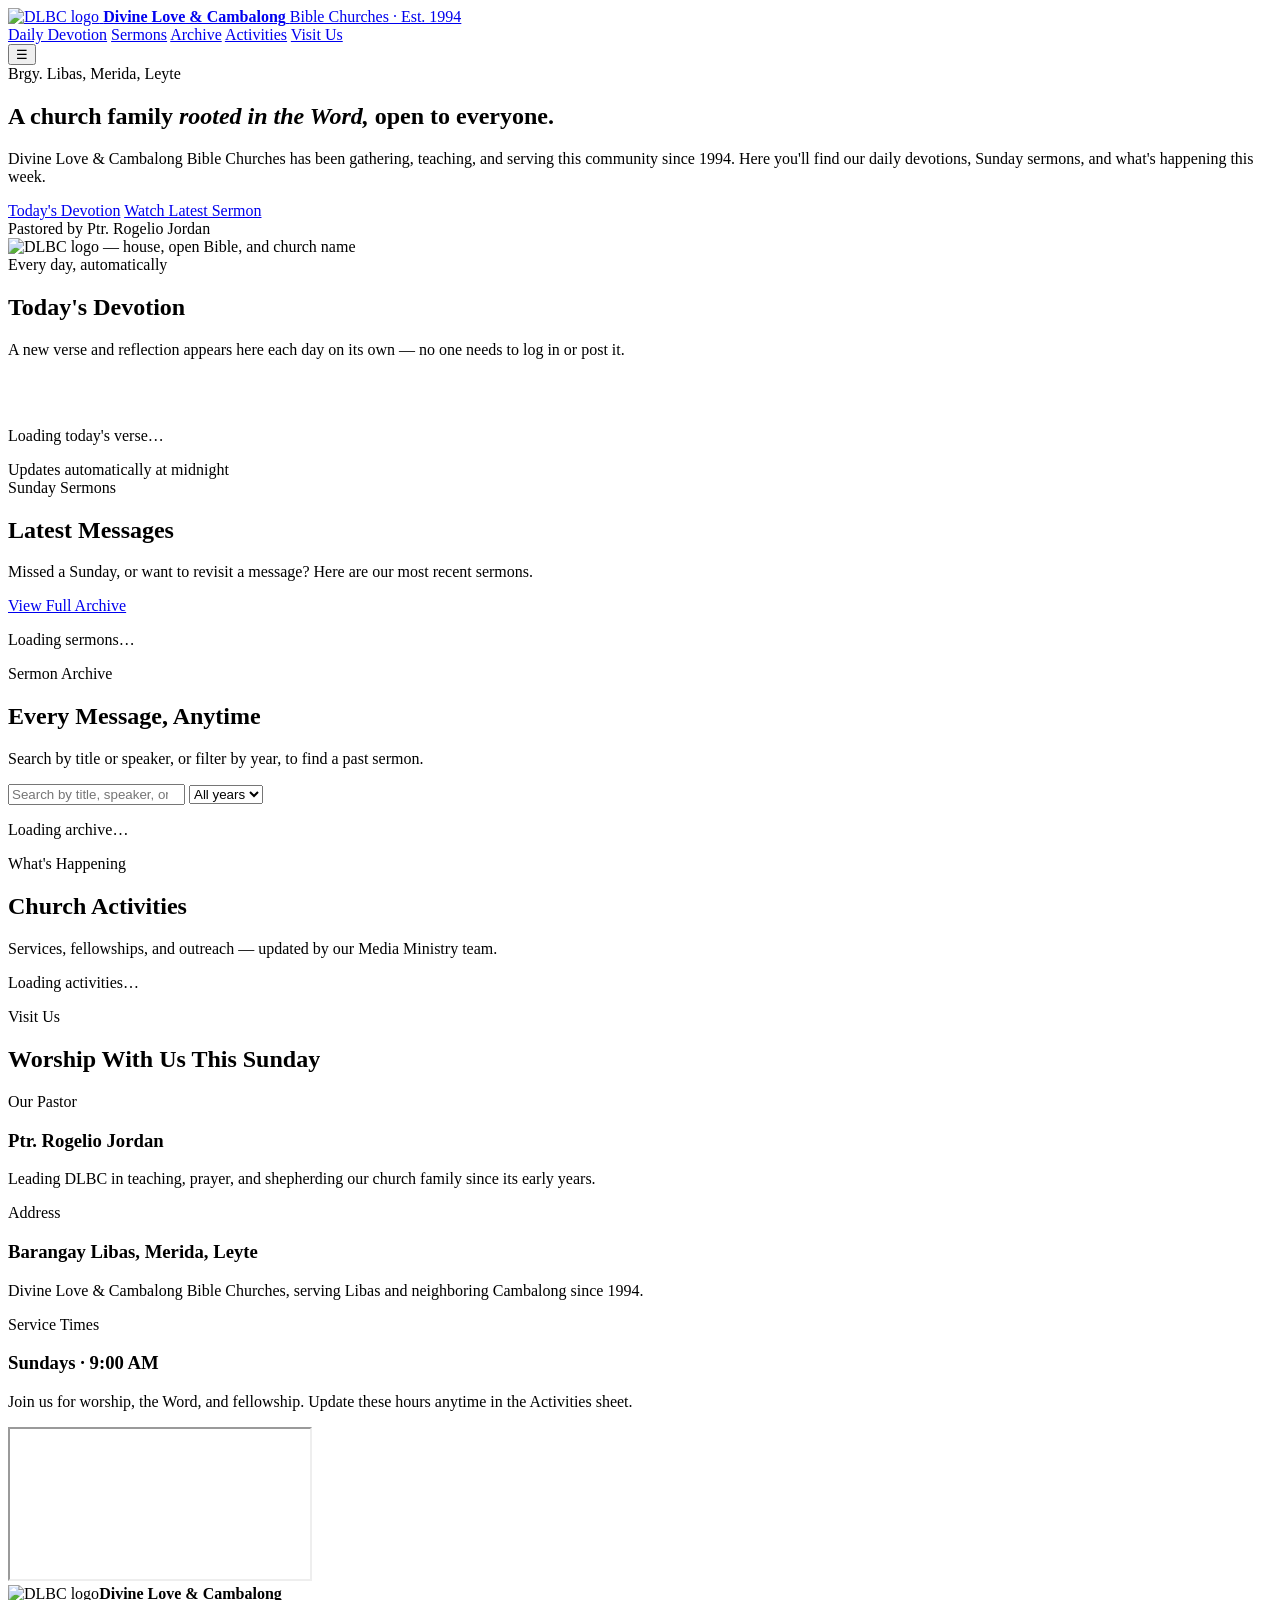
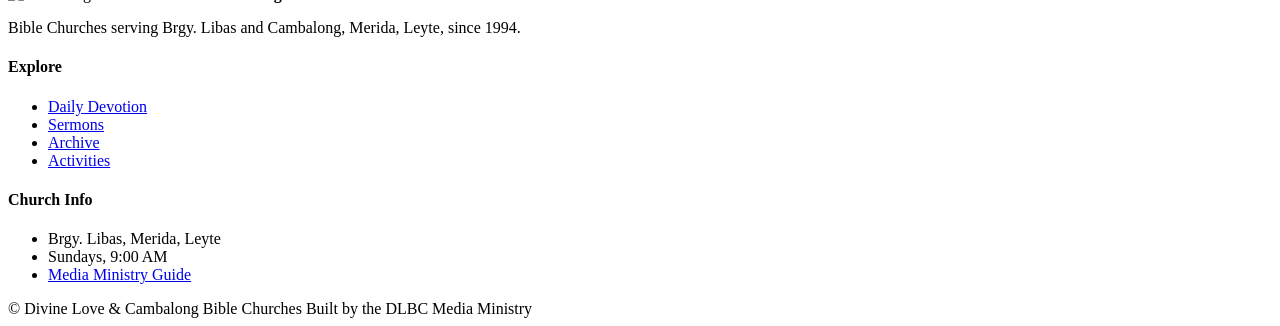
==== index.html @ 1f9f9403 "Add files via upload" ====
<!DOCTYPE html>
<html lang="en">
<head>
<meta charset="UTF-8">
<meta name="viewport" content="width=device-width, initial-scale=1.0">
<title>Divine Love &amp; Cambalong Bible Churches — Brgy. Libas, Merida, Leyte</title>
<meta name="description" content="Official website of Divine Love & Cambalong Bible Churches (DLBC), Brgy. Libas, Merida, Leyte. Daily devotions, Sunday sermons, and church activities.">
<link rel="icon" type="image/png" href="assets/dlbc-logo-256.png">
<link rel="preconnect" href="https://fonts.googleapis.com">
<link rel="preconnect" href="https://fonts.gstatic.com" crossorigin>
<link href="https://fonts.googleapis.com/css2?family=Fraunces:opsz,wght@9..144,500;9..144,600;9..144,700&family=Inter:wght@400;500;600;700&display=swap" rel="stylesheet">
<link rel="stylesheet" href="assets/styles.css">
</head>
<body>

<header class="site-header">
  <div class="container">
    <a class="brand" href="#top">
      <img src="assets/dlbc-logo.png" alt="DLBC logo">
      <span class="brand-text">
        <strong>Divine Love &amp; Cambalong</strong>
        <span>Bible Churches &middot; Est. 1994</span>
      </span>
    </a>
    <nav class="main-nav" id="main-nav">
      <a href="#devotion">Daily Devotion</a>
      <a href="#sermons">Sermons</a>
      <a href="#archive">Archive</a>
      <a href="#activities">Activities</a>
      <a href="#about">Visit Us</a>
    </nav>
    <button class="nav-toggle" id="nav-toggle" aria-label="Toggle menu">&#9776;</button>
  </div>
</header>

<main id="top">

  <!-- HERO -->
  <section class="hero">
    <div class="container">
      <div>
        <div class="eyebrow hero-eyebrow">Brgy. Libas, Merida, Leyte</div>
        <h1>A church family <em>rooted in the Word,</em> open to everyone.</h1>
        <p class="lede">Divine Love &amp; Cambalong Bible Churches has been gathering, teaching, and serving this community since 1994. Here you'll find our daily devotions, Sunday sermons, and what's happening this week.</p>
        <div class="hero-actions">
          <a href="#devotion" class="btn btn-gold">Today's Devotion</a>
          <a href="#sermons" class="btn btn-outline">Watch Latest Sermon</a>
        </div>
        <div class="hero-badge"><span class="dot"></span> Pastored by Ptr. Rogelio Jordan</div>
      </div>
      <div class="hero-mark"><img src="assets/dlbc-logo.png" alt="DLBC logo — house, open Bible, and church name"></div>
    </div>
  </section>

  <!-- DAILY DEVOTION -->
  <section class="section devotion-wrap" id="devotion">
    <div class="container">
      <div class="section-head">
        <div class="eyebrow">Every day, automatically</div>
        <h2>Today's Devotion</h2>
        <p>A new verse and reflection appears here each day on its own — no one needs to log in or post it.</p>
      </div>
      <div class="devotion-card">
        <div class="devotion-date">
          <span class="dow" id="devotion-dow">&nbsp;</span>
          <span class="dom" id="devotion-dom">&nbsp;</span>
          <span class="moy" id="devotion-moy">&nbsp;</span>
        </div>
        <div class="devotion-body">
          <div class="devotion-ref" id="devotion-ref">&nbsp;</div>
          <p class="devotion-verse" id="devotion-verse">Loading today's verse&hellip;</p>
          <p class="devotion-reflection" id="devotion-reflection"></p>
          <div class="devotion-foot"><span class="pulse"></span> Updates automatically at midnight</div>
        </div>
      </div>
    </div>
  </section>

  <!-- SERMONS -->
  <section class="section" id="sermons">
    <div class="container">
      <div class="row-between section-head">
        <div>
          <div class="eyebrow">Sunday Sermons</div>
          <h2>Latest Messages</h2>
          <p>Missed a Sunday, or want to revisit a message? Here are our most recent sermons.</p>
        </div>
        <a href="#archive" class="btn btn-navy">View Full Archive</a>
      </div>
      <div class="grid cols-3" id="sermons-latest">
        <p class="state-msg">Loading sermons&hellip;</p>
      </div>
    </div>
  </section>

  <!-- ARCHIVE -->
  <section class="section archive-wrap" id="archive">
    <div class="container">
      <div class="section-head">
        <div class="eyebrow" style="color:var(--gold-soft)">Sermon Archive</div>
        <h2>Every Message, Anytime</h2>
        <p>Search by title or speaker, or filter by year, to find a past sermon.</p>
      </div>
      <div class="archive-controls">
        <input type="search" id="archive-search" placeholder="Search by title, speaker, or passage&hellip;">
        <select id="archive-year"><option value="">All years</option></select>
      </div>
      <div class="archive-list" id="archive-list">
        <p class="state-msg">Loading archive&hellip;</p>
      </div>
    </div>
  </section>

  <!-- ACTIVITIES -->
  <section class="section" id="activities">
    <div class="container">
      <div class="section-head">
        <div class="eyebrow">What's Happening</div>
        <h2>Church Activities</h2>
        <p>Services, fellowships, and outreach — updated by our Media Ministry team.</p>
      </div>
      <div class="grid cols-3" id="activities-list">
        <p class="state-msg">Loading activities&hellip;</p>
      </div>
    </div>
  </section>

  <!-- ABOUT / VISIT -->
  <section class="section about-wrap" id="about">
    <div class="container">
      <div class="section-head">
        <div class="eyebrow">Visit Us</div>
        <h2>Worship With Us This Sunday</h2>
      </div>
      <div class="grid">
        <div>
          <div class="info-block">
            <div class="label">Our Pastor</div>
            <h3>Ptr. Rogelio Jordan</h3>
            <p>Leading DLBC in teaching, prayer, and shepherding our church family since its early years.</p>
          </div>
          <div class="info-block">
            <div class="label">Address</div>
            <h3>Barangay Libas, Merida, Leyte</h3>
            <p>Divine Love &amp; Cambalong Bible Churches, serving Libas and neighboring Cambalong since 1994.</p>
          </div>
          <div class="info-block">
            <div class="label">Service Times</div>
            <h3>Sundays &middot; 9:00 AM</h3>
            <p>Join us for worship, the Word, and fellowship. Update these hours anytime in the Activities sheet.</p>
          </div>
        </div>
        <div class="map-frame">
          <iframe src="https://www.google.com/maps?q=Barangay+Libas,+Merida,+Leyte,+Philippines&output=embed" loading="lazy" title="Map to Barangay Libas, Merida, Leyte"></iframe>
        </div>
      </div>
    </div>
  </section>

</main>

<footer class="site-footer">
  <div class="container">
    <div>
      <div class="brand-foot"><img src="assets/dlbc-logo.png" alt="DLBC logo"><strong>Divine Love &amp; Cambalong</strong></div>
      <p>Bible Churches serving Brgy. Libas and Cambalong, Merida, Leyte, since 1994.</p>
    </div>
    <div>
      <h4>Explore</h4>
      <ul>
        <li><a href="#devotion">Daily Devotion</a></li>
        <li><a href="#sermons">Sermons</a></li>
        <li><a href="#archive">Archive</a></li>
        <li><a href="#activities">Activities</a></li>
      </ul>
    </div>
    <div>
      <h4>Church Info</h4>
      <ul>
        <li>Brgy. Libas, Merida, Leyte</li>
        <li>Sundays, 9:00 AM</li>
        <li><a href="guide.html">Media Ministry Guide</a></li>
      </ul>
    </div>
  </div>
  <div class="footer-bottom">
    <span>&copy; <span id="year"></span> Divine Love &amp; Cambalong Bible Churches</span>
    <span>Built by the DLBC Media Ministry</span>
  </div>
</footer>

<script src="assets/devotions.js"></script>
<script src="assets/app.js"></script>
</body>
</html>
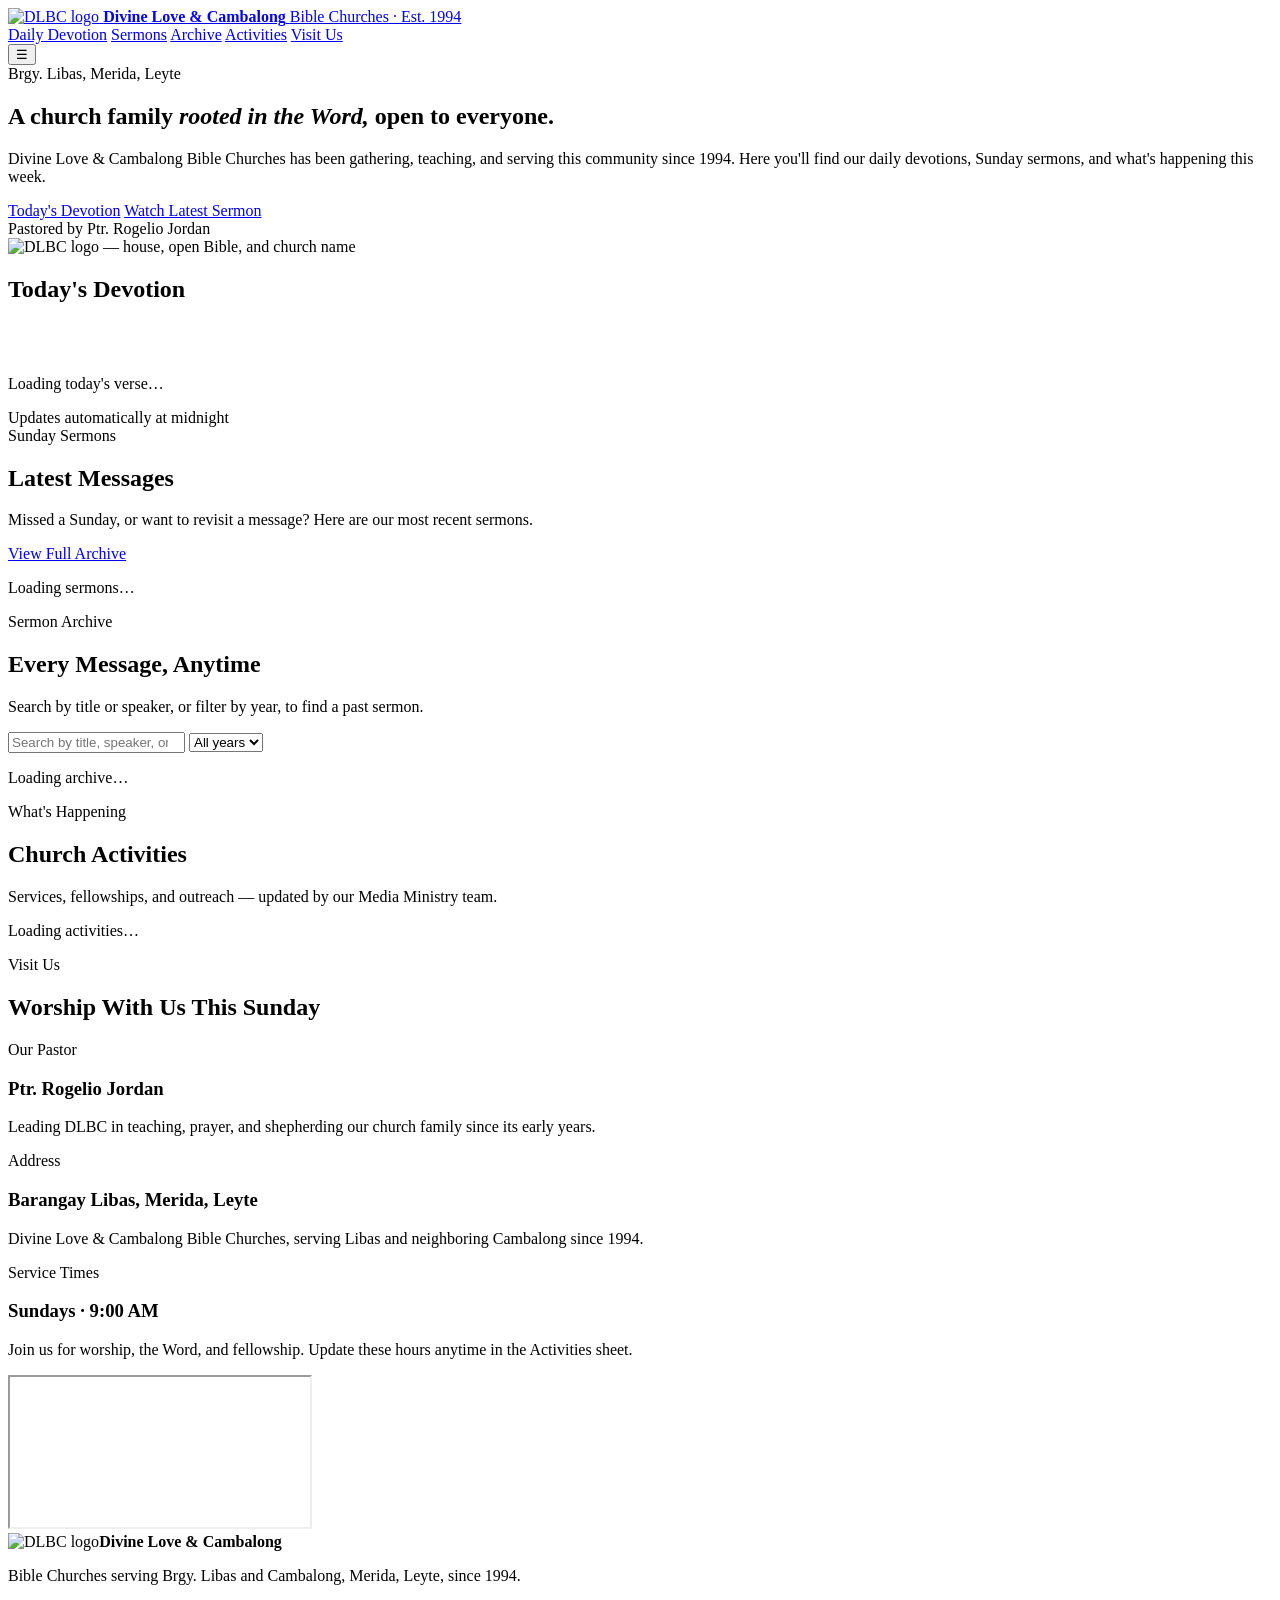
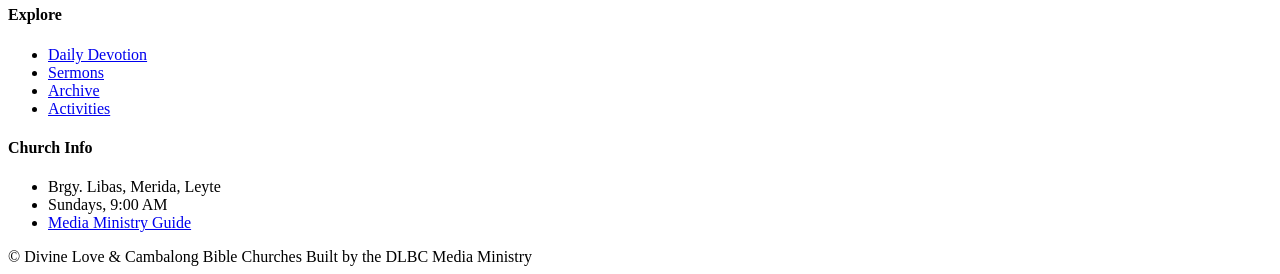
==== commit c91676c8: "Update index.html" ====
--- a/index.html
+++ b/index.html
@@ -56,9 +56,9 @@
   <section class="section devotion-wrap" id="devotion">
     <div class="container">
       <div class="section-head">
-        <div class="eyebrow">Every day, automatically</div>
+        <div class="eyebrow"></div>
         <h2>Today's Devotion</h2>
-        <p>A new verse and reflection appears here each day on its own — no one needs to log in or post it.</p>
+        <p></p>
       </div>
       <div class="devotion-card">
         <div class="devotion-date">
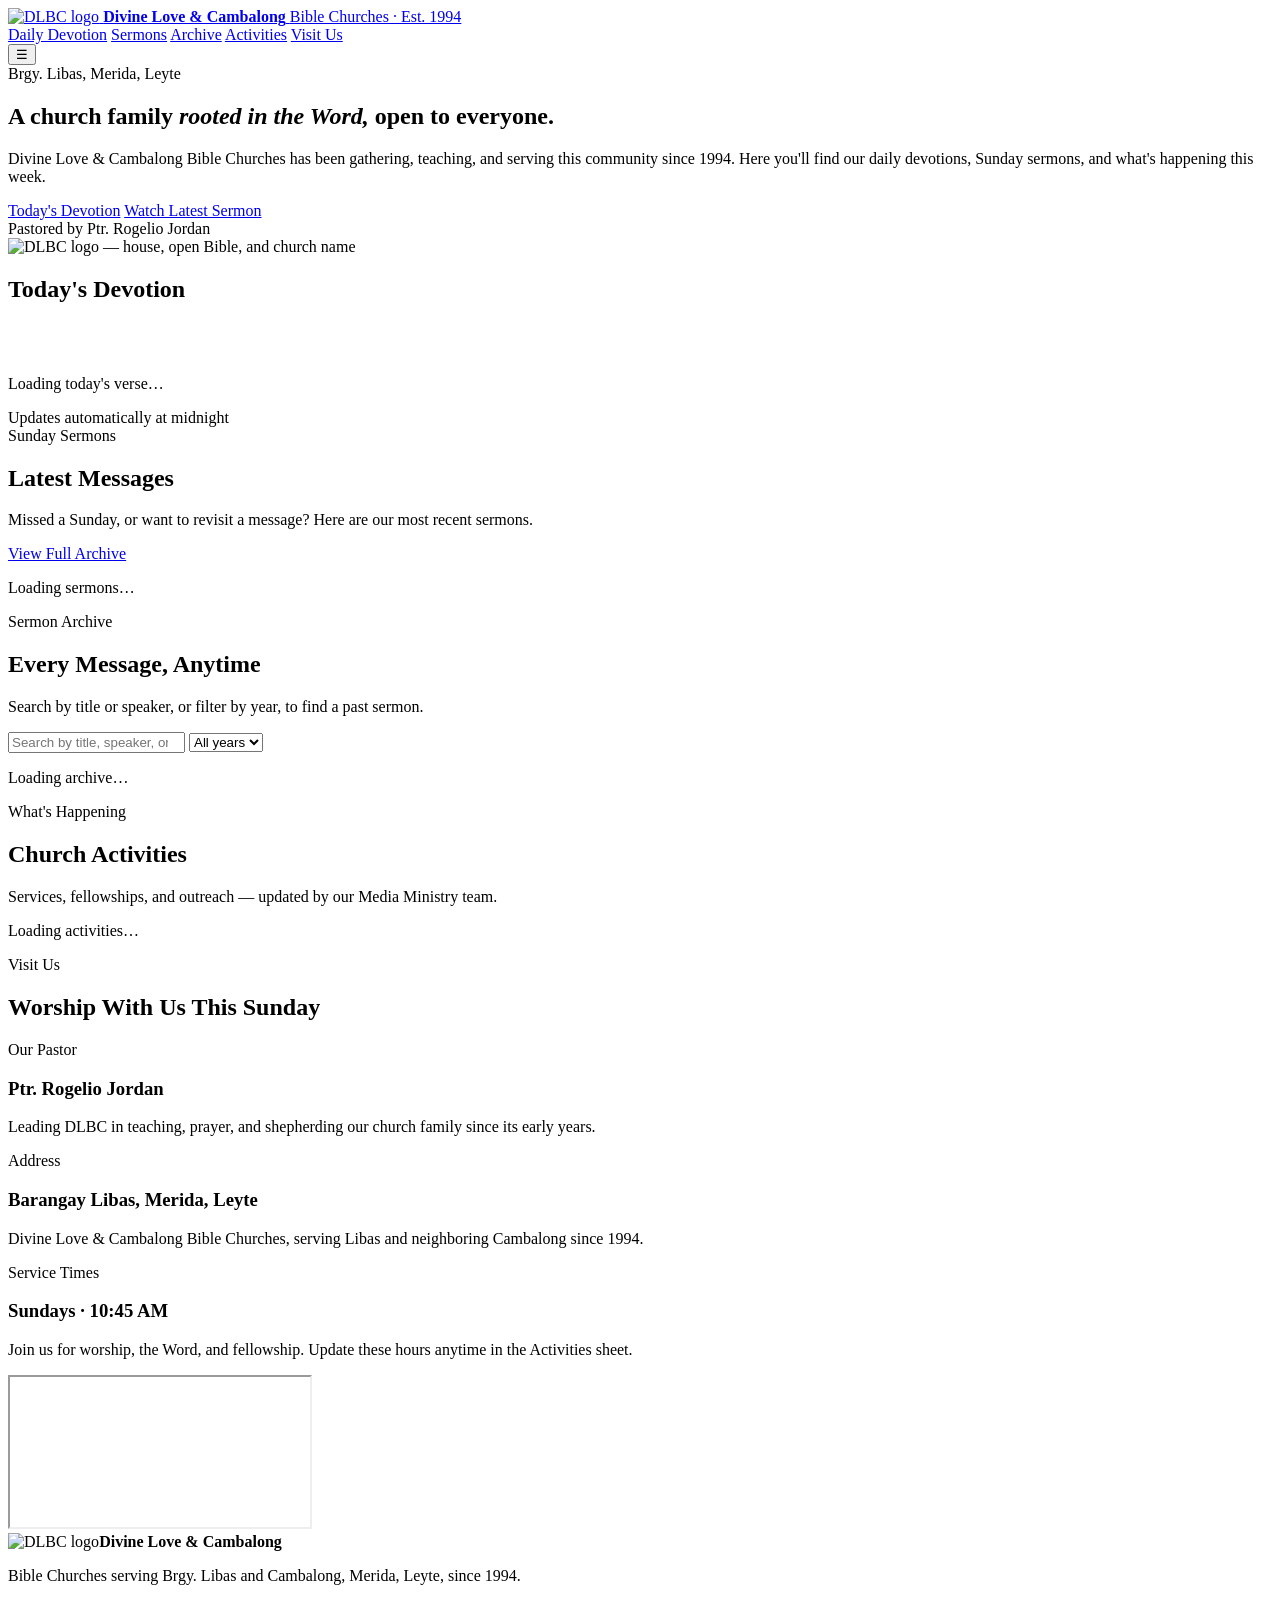
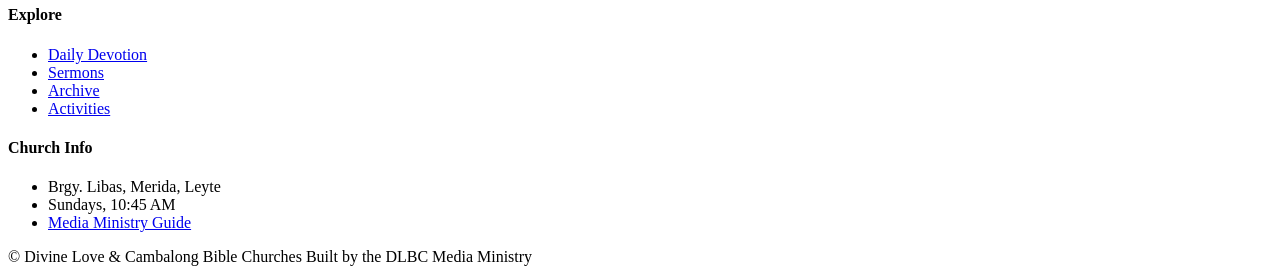
==== commit 0e1b57fc: "Update index.html" ====
--- a/index.html
+++ b/index.html
@@ -146,7 +146,7 @@
           </div>
           <div class="info-block">
             <div class="label">Service Times</div>
-            <h3>Sundays &middot; 9:00 AM</h3>
+            <h3>Sundays &middot; 10:45 AM</h3>
             <p>Join us for worship, the Word, and fellowship. Update these hours anytime in the Activities sheet.</p>
           </div>
         </div>
@@ -178,7 +178,7 @@
       <h4>Church Info</h4>
       <ul>
         <li>Brgy. Libas, Merida, Leyte</li>
-        <li>Sundays, 9:00 AM</li>
+        <li>Sundays, 10:45 AM</li>
         <li><a href="guide.html">Media Ministry Guide</a></li>
       </ul>
     </div>
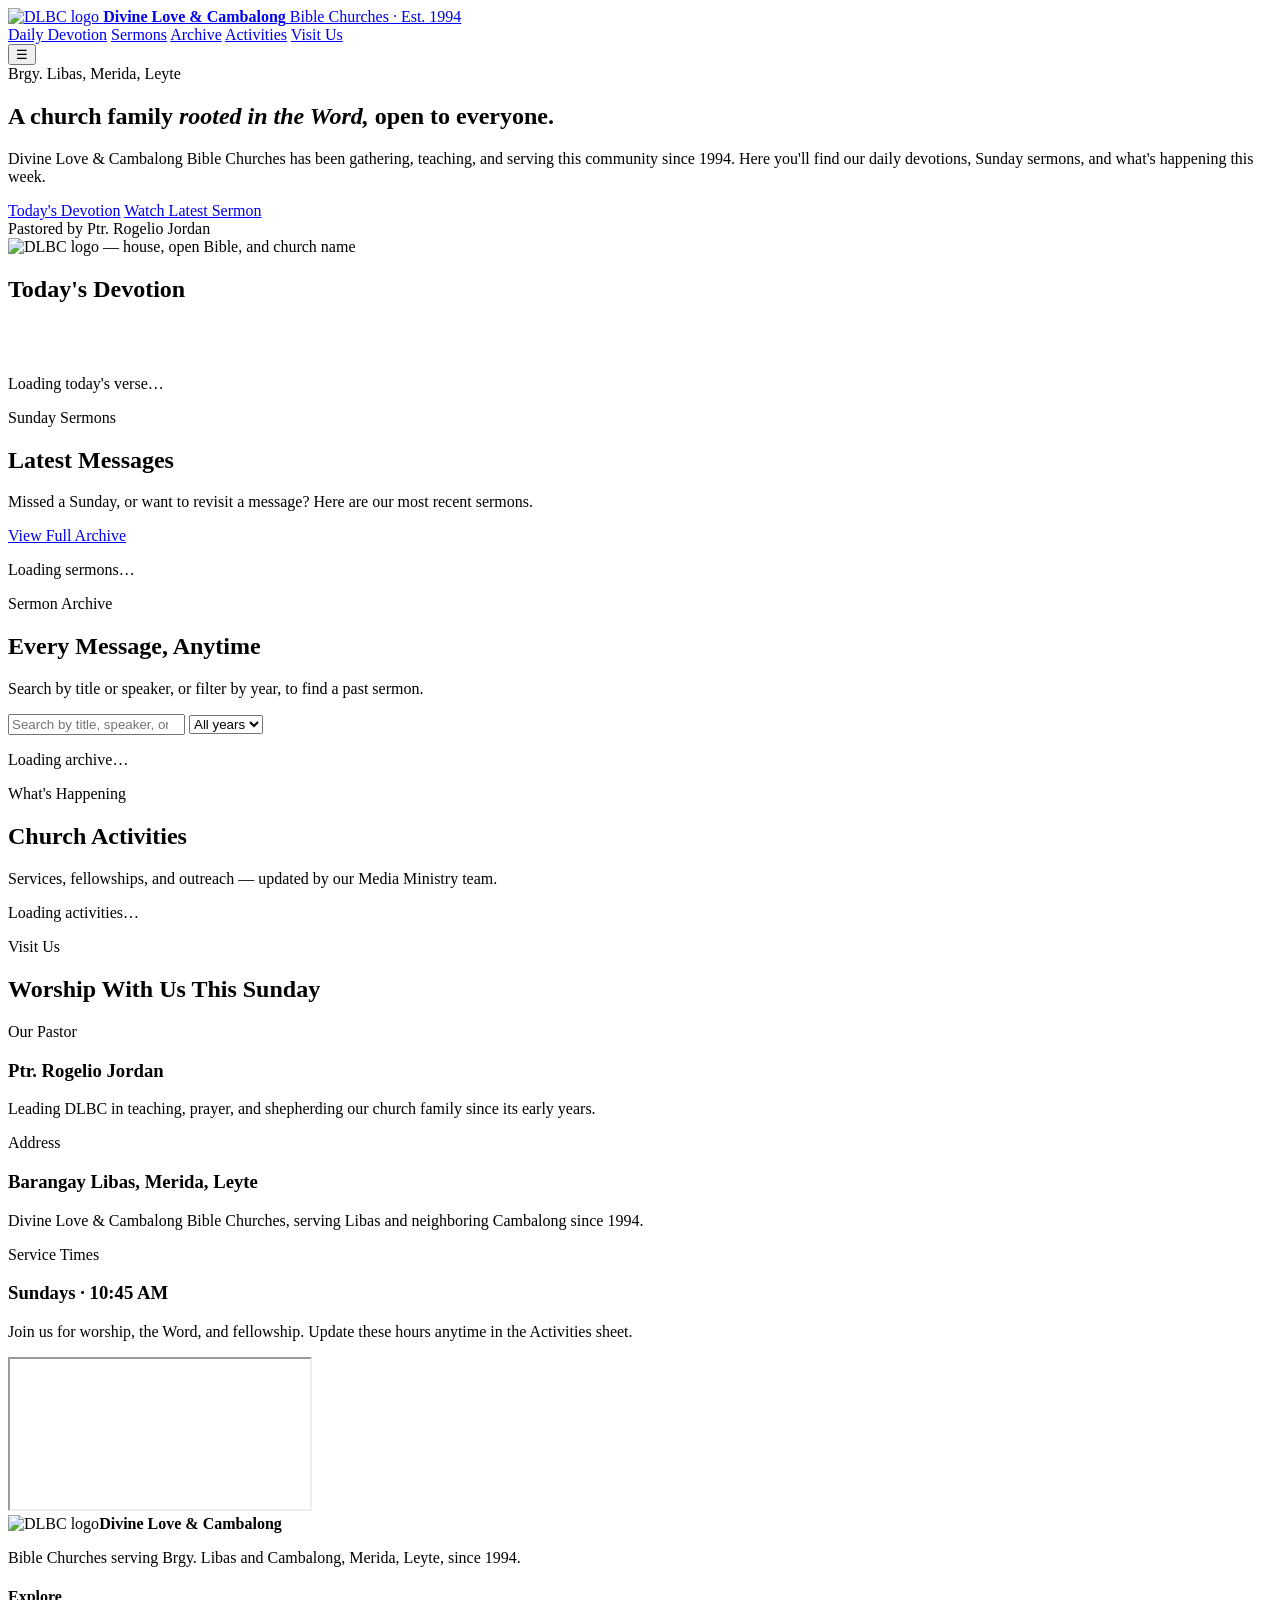
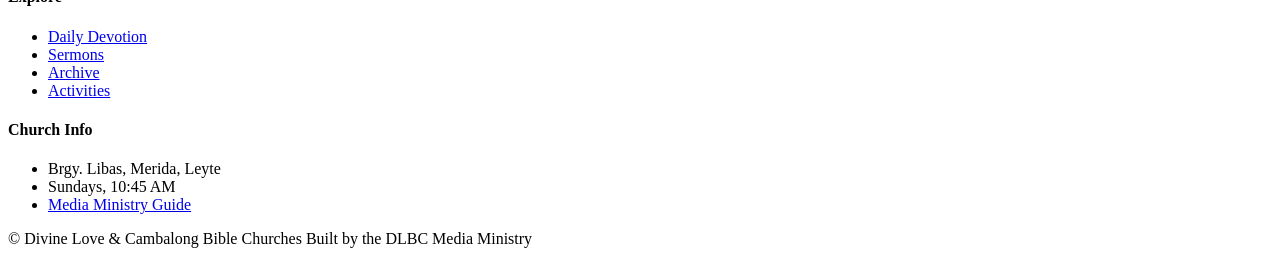
==== commit 5a9c2564: "Update index.html" ====
--- a/index.html
+++ b/index.html
@@ -70,7 +70,7 @@
           <div class="devotion-ref" id="devotion-ref">&nbsp;</div>
           <p class="devotion-verse" id="devotion-verse">Loading today's verse&hellip;</p>
           <p class="devotion-reflection" id="devotion-reflection"></p>
-          <div class="devotion-foot"><span class="pulse"></span> Updates automatically at midnight</div>
+          <div class="devotion-foot"><span class="pulse"></span></div>
         </div>
       </div>
     </div>
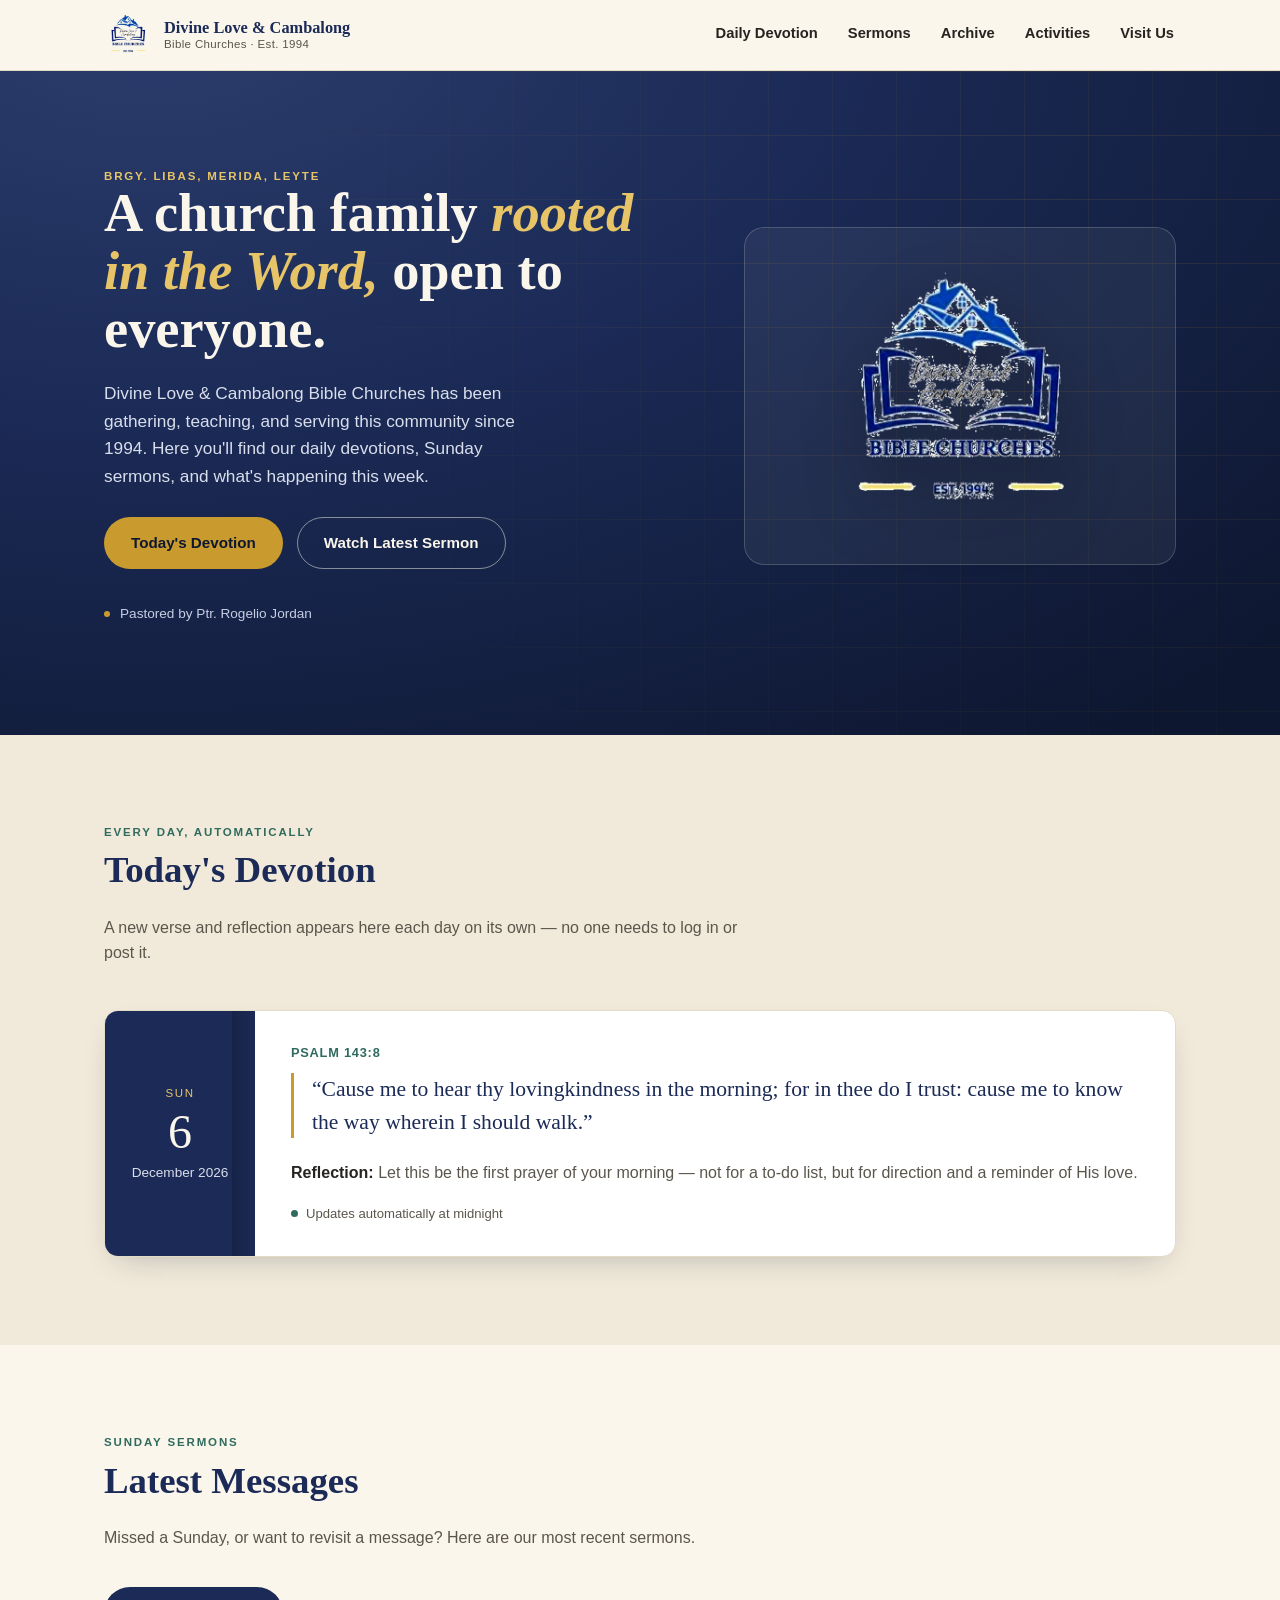
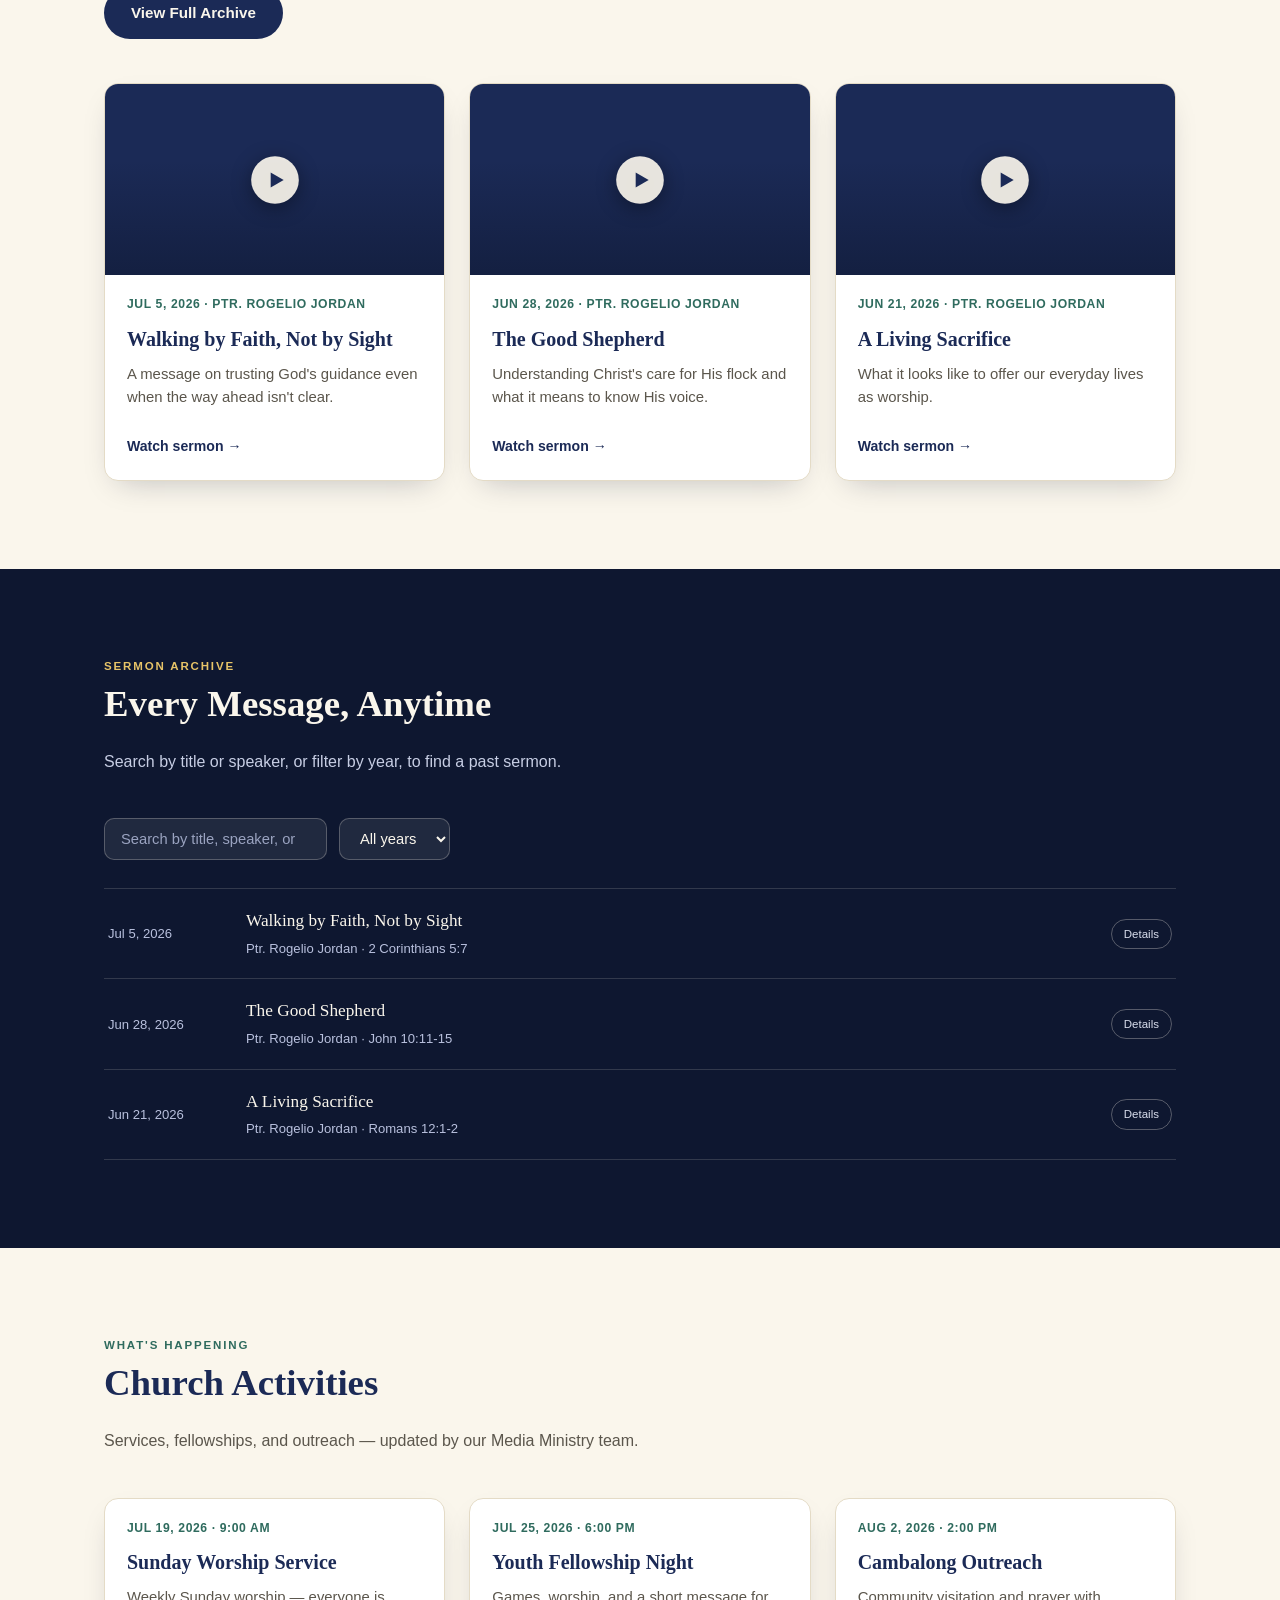
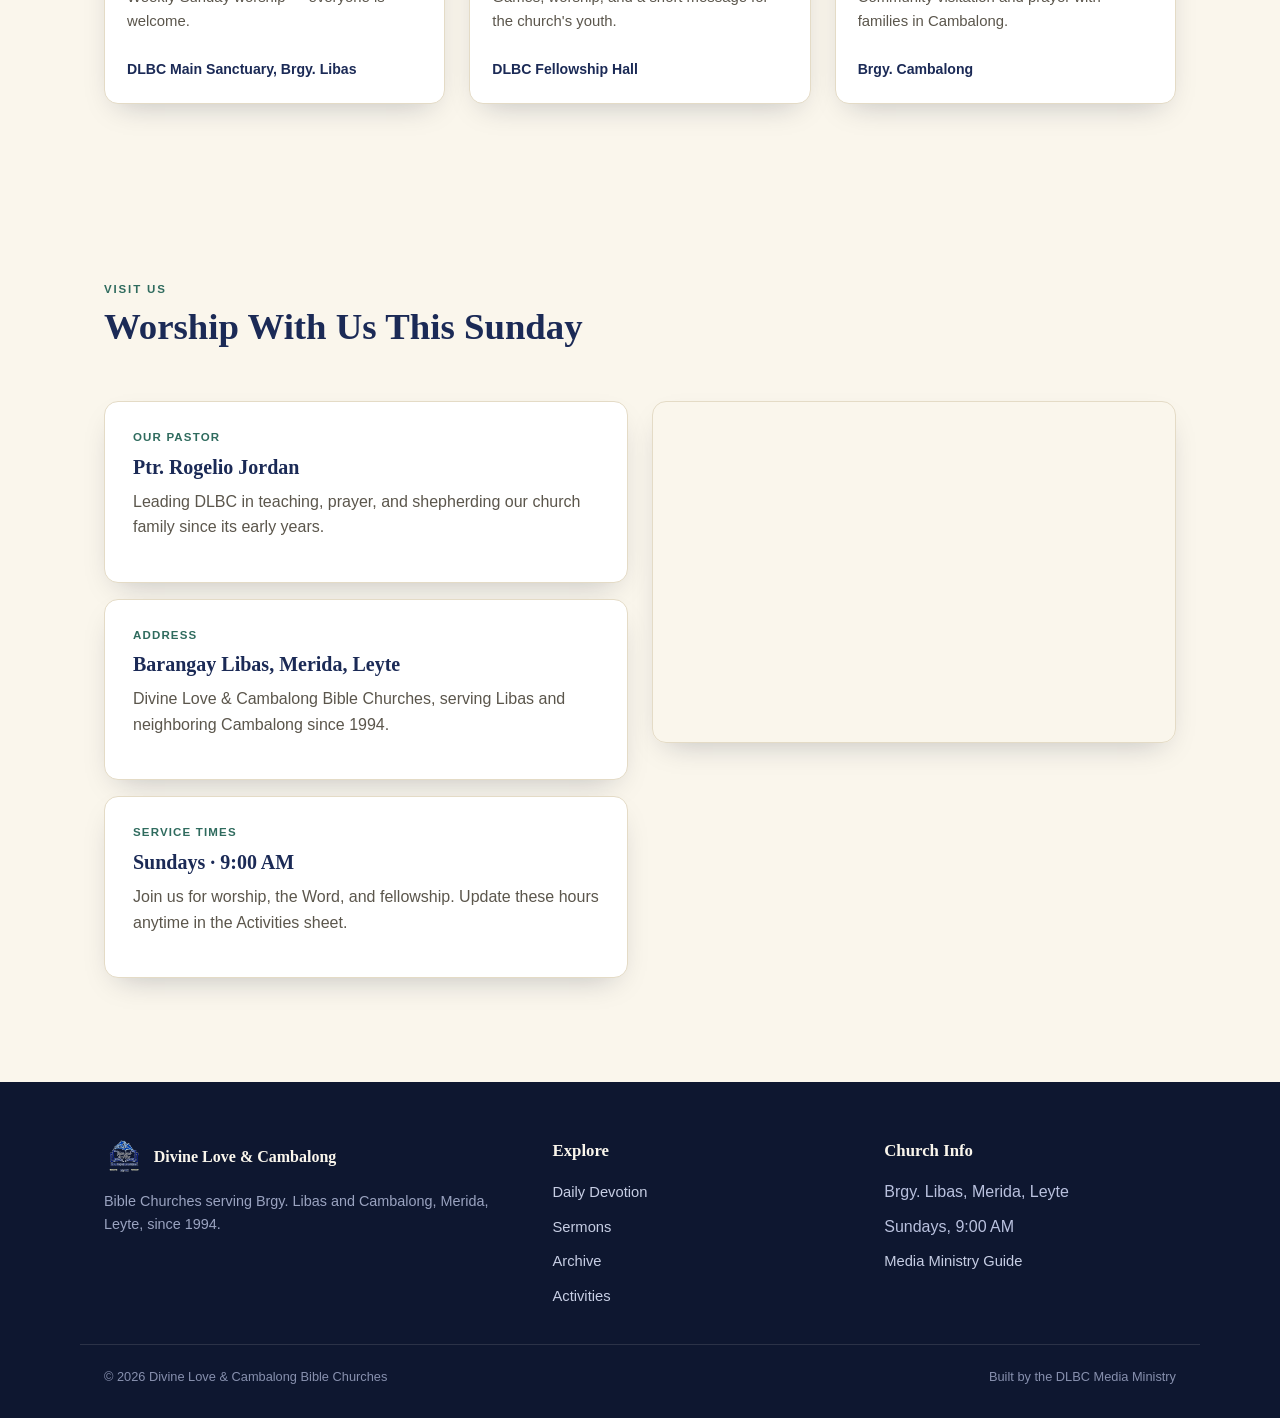
==== commit edd10b06: "Add files via upload" ====
--- a/index.html
+++ b/index.html
@@ -56,9 +56,9 @@
   <section class="section devotion-wrap" id="devotion">
     <div class="container">
       <div class="section-head">
-        <div class="eyebrow"></div>
+        <div class="eyebrow">Every day, automatically</div>
         <h2>Today's Devotion</h2>
-        <p></p>
+        <p>A new verse and reflection appears here each day on its own — no one needs to log in or post it.</p>
       </div>
       <div class="devotion-card">
         <div class="devotion-date">
@@ -70,7 +70,7 @@
           <div class="devotion-ref" id="devotion-ref">&nbsp;</div>
           <p class="devotion-verse" id="devotion-verse">Loading today's verse&hellip;</p>
           <p class="devotion-reflection" id="devotion-reflection"></p>
-          <div class="devotion-foot"><span class="pulse"></span></div>
+          <div class="devotion-foot"><span class="pulse"></span> Updates automatically at midnight</div>
         </div>
       </div>
     </div>
@@ -146,7 +146,7 @@
           </div>
           <div class="info-block">
             <div class="label">Service Times</div>
-            <h3>Sundays &middot; 10:45 AM</h3>
+            <h3>Sundays &middot; 9:00 AM</h3>
             <p>Join us for worship, the Word, and fellowship. Update these hours anytime in the Activities sheet.</p>
           </div>
         </div>
@@ -178,7 +178,7 @@
       <h4>Church Info</h4>
       <ul>
         <li>Brgy. Libas, Merida, Leyte</li>
-        <li>Sundays, 10:45 AM</li>
+        <li>Sundays, 9:00 AM</li>
         <li><a href="guide.html">Media Ministry Guide</a></li>
       </ul>
     </div>
--- a/assets/styles.css
+++ b/assets/styles.css
@@ -0,0 +1,263 @@
+/* ==========================================================================
+   Divine Love & Cambalong Bible Churches — Site Styles
+   Design tokens: navy (identity) + gold (accent) + sea green (place) + paper
+   ========================================================================== */
+
+:root{
+  --navy: #1B2A56;
+  --navy-deep: #0E1730;
+  --navy-soft: #2C3E6E;
+  --gold: #C99A2E;
+  --gold-soft: #E7C468;
+  --sea: #2F6B5E;
+  --sea-soft: #4C8B7C;
+  --paper: #FAF6EC;
+  --paper-dim: #F1EADA;
+  --ink: #262420;
+  --ink-soft: #5B564C;
+  --line: #E4DBC6;
+  --radius: 14px;
+  --shadow: 0 12px 30px -14px rgba(14,23,48,.28);
+  --font-display: "Fraunces", Georgia, serif;
+  --font-body: "Inter", -apple-system, BlinkMacSystemFont, "Segoe UI", sans-serif;
+  --container: 1120px;
+}
+
+*{box-sizing:border-box;}
+html{scroll-behavior:smooth;}
+body{
+  margin:0;
+  font-family:var(--font-body);
+  color:var(--ink);
+  background:var(--paper);
+  line-height:1.6;
+}
+img{max-width:100%;display:block;}
+a{color:inherit;}
+.container{max-width:var(--container);margin:0 auto;padding:0 24px;}
+.eyebrow{
+  font-family:var(--font-body);
+  font-size:.72rem;
+  letter-spacing:.16em;
+  text-transform:uppercase;
+  font-weight:700;
+  color:var(--sea);
+}
+h1,h2,h3{font-family:var(--font-display);font-weight:600;color:var(--navy);margin:0 0 .4em;}
+h1{font-size:clamp(2.2rem,5vw,3.4rem);line-height:1.06;font-weight:600;}
+h2{font-size:clamp(1.7rem,3.4vw,2.3rem);}
+h3{font-size:1.25rem;}
+p{margin:0 0 1em;color:var(--ink-soft);}
+.section{padding:88px 0;}
+.section-head{max-width:640px;margin-bottom:44px;}
+.section-head p{margin-top:12px;}
+:focus-visible{outline:3px solid var(--gold);outline-offset:3px;}
+
+/* Buttons */
+.btn{
+  display:inline-flex;align-items:center;gap:8px;
+  padding:13px 26px;border-radius:999px;
+  font-weight:600;font-size:.95rem;
+  text-decoration:none;border:1.5px solid transparent;
+  cursor:pointer;transition:transform .15s ease, background .15s ease, color .15s ease;
+}
+.btn:hover{transform:translateY(-2px);}
+.btn-gold{background:var(--gold);color:var(--navy-deep);}
+.btn-gold:hover{background:var(--gold-soft);}
+.btn-outline{border-color:rgba(250,246,236,.5);color:var(--paper);}
+.btn-outline:hover{background:rgba(250,246,236,.12);}
+.btn-navy{background:var(--navy);color:var(--paper);}
+.btn-navy:hover{background:var(--navy-soft);}
+
+/* Header */
+.site-header{
+  position:sticky;top:0;z-index:40;
+  background:rgba(250,246,236,.92);backdrop-filter:blur(8px);
+  border-bottom:1px solid var(--line);
+}
+.site-header .container{display:flex;align-items:center;justify-content:space-between;gap:16px;padding-top:12px;padding-bottom:12px;}
+.brand{display:flex;align-items:center;gap:12px;text-decoration:none;}
+.brand img{height:46px;width:auto;}
+.brand-text{line-height:1.15;}
+.brand-text strong{display:block;font-family:var(--font-display);color:var(--navy);font-size:1.02rem;}
+.brand-text span{display:block;font-size:.72rem;color:var(--ink-soft);letter-spacing:.03em;}
+nav.main-nav{display:flex;gap:26px;}
+nav.main-nav a{font-size:.92rem;font-weight:600;text-decoration:none;color:var(--ink);padding:6px 2px;border-bottom:2px solid transparent;}
+nav.main-nav a:hover{border-color:var(--gold);}
+.nav-toggle{display:none;background:none;border:none;font-size:1.6rem;color:var(--navy);cursor:pointer;}
+
+/* Hero */
+.hero{
+  position:relative;overflow:hidden;
+  background:radial-gradient(120% 140% at 12% -10%, var(--navy-soft) 0%, var(--navy) 45%, var(--navy-deep) 100%);
+  color:var(--paper);
+  padding:96px 0 110px;
+}
+.hero::after{
+  content:"";position:absolute;inset:0;
+  background-image:
+    linear-gradient(rgba(201,154,46,.14) 1px, transparent 1px),
+    linear-gradient(90deg, rgba(201,154,46,.08) 1px, transparent 1px);
+  background-size:64px 64px;
+  mask-image:radial-gradient(circle at 80% 20%, black, transparent 70%);
+  pointer-events:none;
+}
+.hero .container{position:relative;display:grid;grid-template-columns:1.15fr .85fr;gap:56px;align-items:center;}
+.hero-eyebrow{color:var(--gold-soft);}
+.hero h1{color:var(--paper);}
+.hero h1 em{font-style:italic;color:var(--gold-soft);}
+.hero p.lede{color:#D9DEEC;font-size:1.08rem;max-width:46ch;}
+.hero-actions{display:flex;gap:14px;flex-wrap:wrap;margin-top:26px;}
+.hero-badge{
+  display:flex;align-items:center;gap:10px;margin-top:34px;
+  font-size:.85rem;color:#C7CEE4;
+}
+.hero-badge .dot{width:6px;height:6px;border-radius:50%;background:var(--gold);}
+.hero-mark{
+  background:rgba(250,246,236,.06);
+  border:1px solid rgba(250,246,236,.18);
+  border-radius:20px;padding:34px;
+  display:flex;align-items:center;justify-content:center;
+}
+.hero-mark img{width:100%;max-width:280px;filter:drop-shadow(0 18px 30px rgba(0,0,0,.35));}
+
+/* Devotion — signature "open book" card */
+.devotion-wrap{background:var(--paper-dim);}
+.devotion-card{
+  position:relative;
+  background:#fff;
+  border-radius:var(--radius);
+  box-shadow:var(--shadow);
+  padding:0;
+  display:grid;grid-template-columns:auto 1fr;
+  overflow:hidden;
+  border:1px solid var(--line);
+}
+.devotion-date{
+  background:var(--navy);color:var(--paper);
+  padding:30px 26px;min-width:150px;
+  display:flex;flex-direction:column;justify-content:center;align-items:center;text-align:center;
+  position:relative;
+}
+.devotion-date .dow{font-size:.72rem;letter-spacing:.14em;text-transform:uppercase;color:var(--gold-soft);}
+.devotion-date .dom{font-family:var(--font-display);font-size:3rem;line-height:1;margin:6px 0;}
+.devotion-date .moy{font-size:.85rem;color:#D9DEEC;}
+.devotion-date::after{
+  content:"";position:absolute;right:-1px;top:0;bottom:0;width:24px;
+  background:linear-gradient(90deg, rgba(0,0,0,.16), transparent);
+}
+.devotion-body{padding:32px 36px;}
+.devotion-ref{color:var(--sea);font-weight:700;font-size:.8rem;letter-spacing:.06em;text-transform:uppercase;margin-bottom:10px;}
+.devotion-verse{
+  font-family:var(--font-display);font-size:1.35rem;line-height:1.5;color:var(--navy);
+  padding-left:18px;border-left:3px solid var(--gold);
+}
+.devotion-reflection{margin-top:18px;color:var(--ink-soft);}
+.devotion-reflection strong{color:var(--ink);}
+.devotion-foot{margin-top:18px;font-size:.82rem;color:var(--ink-soft);display:flex;align-items:center;gap:8px;}
+.devotion-foot .pulse{width:7px;height:7px;border-radius:50%;background:var(--sea);animation:pulse 2s infinite;}
+@keyframes pulse{0%,100%{opacity:1;}50%{opacity:.35;}}
+
+/* Cards grid (sermons / activities) */
+.grid{display:grid;gap:24px;}
+.grid.cols-3{grid-template-columns:repeat(3,1fr);}
+.card{
+  background:#fff;border:1px solid var(--line);border-radius:var(--radius);
+  overflow:hidden;box-shadow:var(--shadow);display:flex;flex-direction:column;
+}
+.card .thumb{
+  aspect-ratio:16/9;background:var(--navy);position:relative;overflow:hidden;
+}
+.card .thumb img{width:100%;height:100%;object-fit:cover;}
+.card .thumb .play{
+  position:absolute;inset:0;display:flex;align-items:center;justify-content:center;
+  background:linear-gradient(180deg, rgba(14,23,48,0) 40%, rgba(14,23,48,.55) 100%);
+}
+.card .thumb .play svg{width:52px;height:52px;filter:drop-shadow(0 4px 10px rgba(0,0,0,.4));}
+.card .body{padding:20px 22px 22px;flex:1;display:flex;flex-direction:column;}
+.card .meta{font-size:.76rem;letter-spacing:.05em;text-transform:uppercase;color:var(--sea);font-weight:700;margin-bottom:8px;}
+.card h3{margin-bottom:8px;}
+.card p{font-size:.93rem;flex:1;}
+.card .link{font-weight:700;font-size:.88rem;color:var(--navy);text-decoration:none;margin-top:10px;}
+.card .link:hover{color:var(--sea);}
+
+/* Sermons section header row */
+.row-between{display:flex;align-items:flex-end;justify-content:space-between;gap:20px;flex-wrap:wrap;}
+
+/* Archive */
+.archive-wrap{background:var(--navy-deep);color:var(--paper);}
+.archive-wrap .section-head h2{color:var(--paper);}
+.archive-wrap .section-head p{color:#C7CEE4;}
+.archive-controls{display:flex;gap:12px;flex-wrap:wrap;margin-bottom:28px;}
+.archive-controls input,.archive-controls select{
+  background:rgba(250,246,236,.08);border:1px solid rgba(250,246,236,.25);
+  color:var(--paper);padding:11px 16px;border-radius:10px;font-size:.92rem;font-family:var(--font-body);
+}
+.archive-controls input::placeholder{color:#9AA3C0;}
+.archive-list{display:flex;flex-direction:column;border-top:1px solid rgba(250,246,236,.15);}
+.archive-row{
+  display:grid;grid-template-columns:120px 1fr auto;gap:18px;align-items:center;
+  padding:18px 4px;border-bottom:1px solid rgba(250,246,236,.15);
+  text-decoration:none;color:var(--paper);
+}
+.archive-row:hover .archive-title{color:var(--gold-soft);}
+.archive-row .archive-date{font-size:.82rem;color:#B9C1DE;}
+.archive-title{font-family:var(--font-display);font-size:1.08rem;}
+.archive-speaker{font-size:.82rem;color:#B9C1DE;}
+.archive-row .chip{
+  font-size:.72rem;border:1px solid rgba(250,246,236,.3);padding:5px 12px;border-radius:999px;color:#D9DEEC;white-space:nowrap;
+}
+.state-msg{color:#C7CEE4;font-size:.92rem;padding:24px 0;}
+.devotion-wrap .state-msg, #sermons-latest .state-msg, #activities-list .state-msg{color:var(--ink-soft);}
+
+/* About / Visit */
+.about-wrap .grid{grid-template-columns:1fr 1fr;align-items:start;}
+.info-block{background:#fff;border:1px solid var(--line);border-radius:var(--radius);padding:26px 28px;margin-bottom:16px;box-shadow:var(--shadow);}
+.info-block h3{margin-bottom:6px;}
+.info-block .label{font-size:.72rem;text-transform:uppercase;letter-spacing:.1em;color:var(--sea);font-weight:700;margin-bottom:4px;}
+.map-frame{border:1px solid var(--line);border-radius:var(--radius);overflow:hidden;box-shadow:var(--shadow);}
+.map-frame iframe{width:100%;height:100%;min-height:340px;border:0;display:block;}
+
+/* Footer */
+.site-footer{background:var(--navy-deep);color:#B9C1DE;padding:56px 0 30px;}
+.site-footer .container{display:grid;grid-template-columns:1.4fr 1fr 1fr;gap:40px;}
+.site-footer h4{color:var(--paper);font-family:var(--font-display);font-weight:600;margin:0 0 14px;font-size:1.05rem;}
+.site-footer .brand-foot{display:flex;align-items:center;gap:10px;margin-bottom:14px;}
+.site-footer .brand-foot img{height:38px;}
+.site-footer .brand-foot strong{color:var(--paper);font-family:var(--font-display);}
+.site-footer p{color:#9AA3C0;font-size:.9rem;}
+.site-footer ul{list-style:none;padding:0;margin:0;display:flex;flex-direction:column;gap:9px;}
+.site-footer a{text-decoration:none;color:#C7CEE4;font-size:.92rem;}
+.site-footer a:hover{color:var(--gold-soft);}
+.footer-bottom{
+  max-width:var(--container);margin:36px auto 0;padding:22px 24px 0;
+  border-top:1px solid rgba(250,246,236,.12);
+  display:flex;justify-content:space-between;flex-wrap:wrap;gap:10px;
+  font-size:.8rem;color:#8790AE;
+}
+
+/* Responsive */
+@media (max-width:920px){
+  .hero .container{grid-template-columns:1fr;}
+  .hero-mark{order:-1;max-width:220px;margin:0 auto;}
+  .grid.cols-3{grid-template-columns:repeat(2,1fr);}
+  .about-wrap .grid{grid-template-columns:1fr;}
+  .site-footer .container{grid-template-columns:1fr 1fr;}
+}
+@media (max-width:720px){
+  nav.main-nav{
+    position:absolute;top:100%;left:0;right:0;background:var(--paper);
+    flex-direction:column;padding:14px 24px 20px;border-bottom:1px solid var(--line);
+    display:none;gap:4px;
+  }
+  nav.main-nav.open{display:flex;}
+  .nav-toggle{display:block;}
+  .grid.cols-3{grid-template-columns:1fr;}
+  .devotion-card{grid-template-columns:1fr;}
+  .devotion-date{flex-direction:row;gap:10px;justify-content:center;padding:16px;}
+  .devotion-date .dom{font-size:1.8rem;margin:0;}
+  .devotion-date::after{display:none;}
+  .archive-row{grid-template-columns:1fr;gap:4px;}
+  .site-footer .container{grid-template-columns:1fr;}
+  .section{padding:60px 0;}
+}
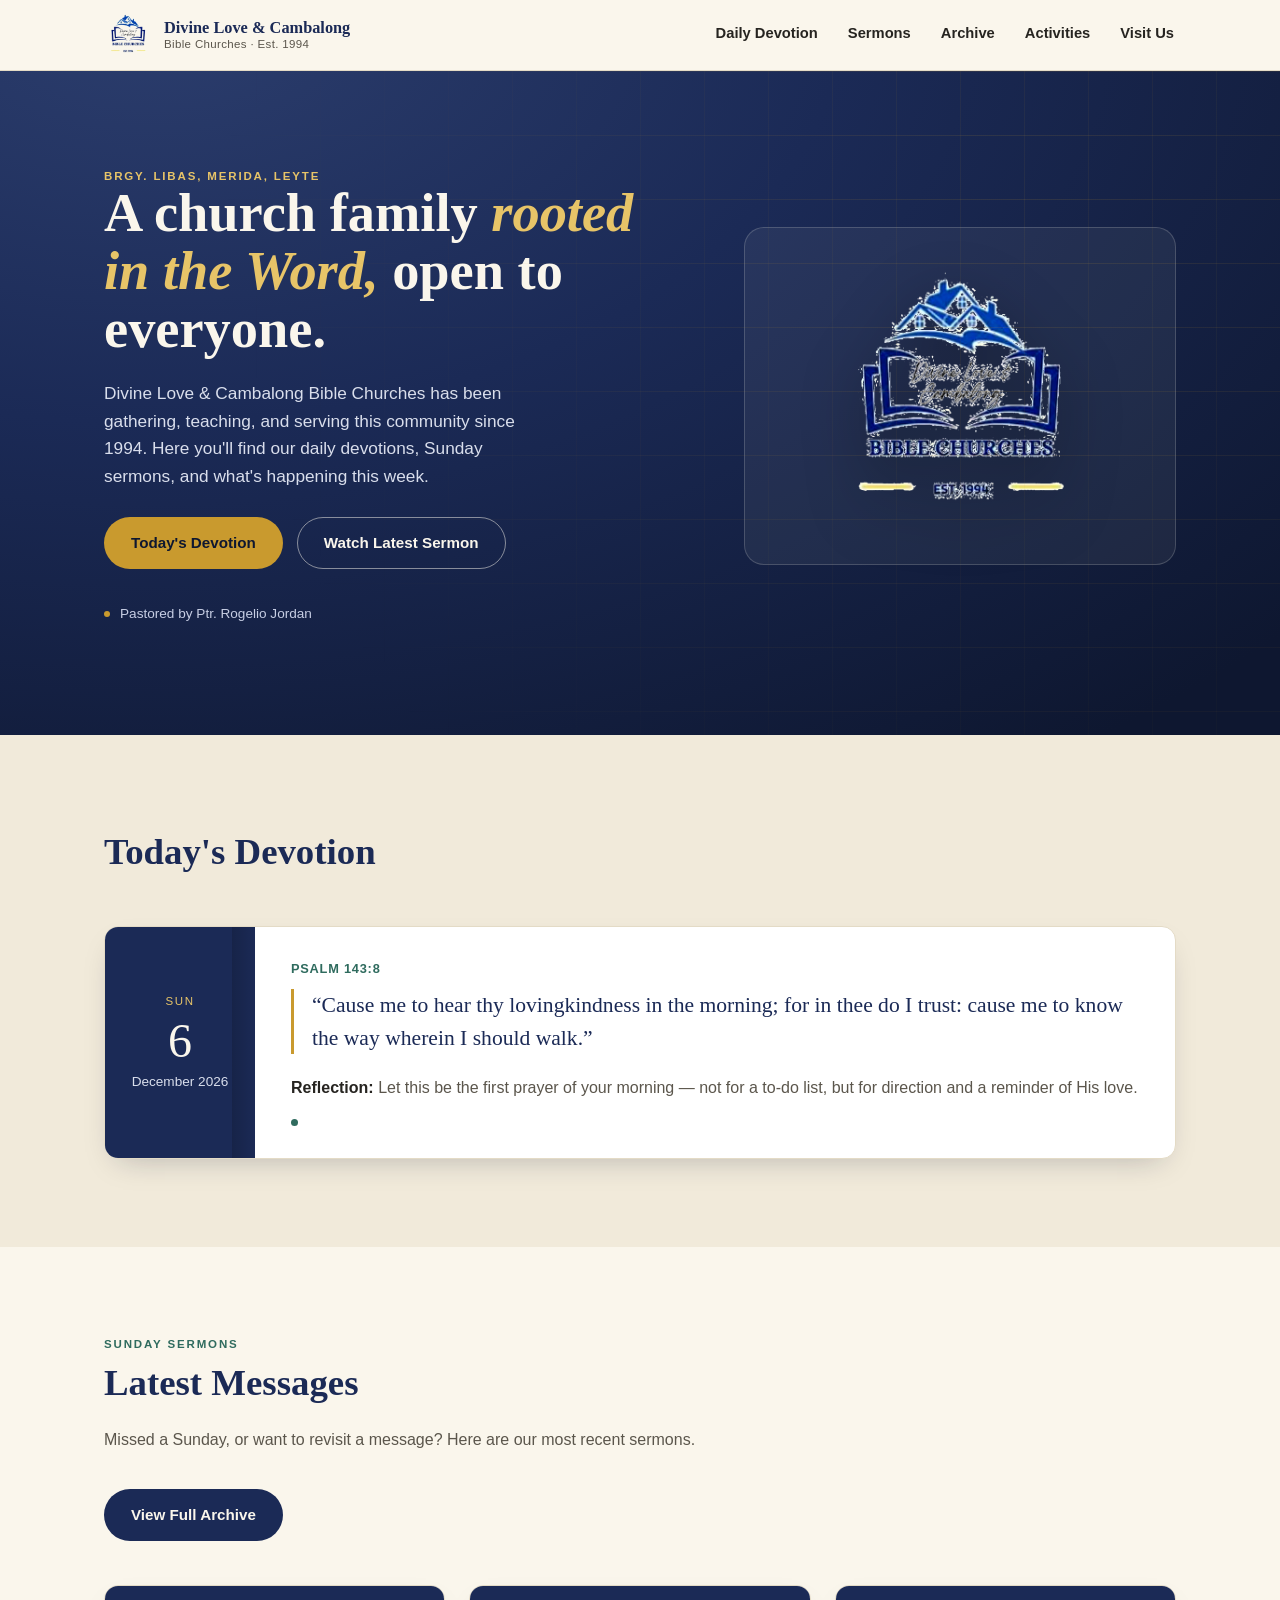
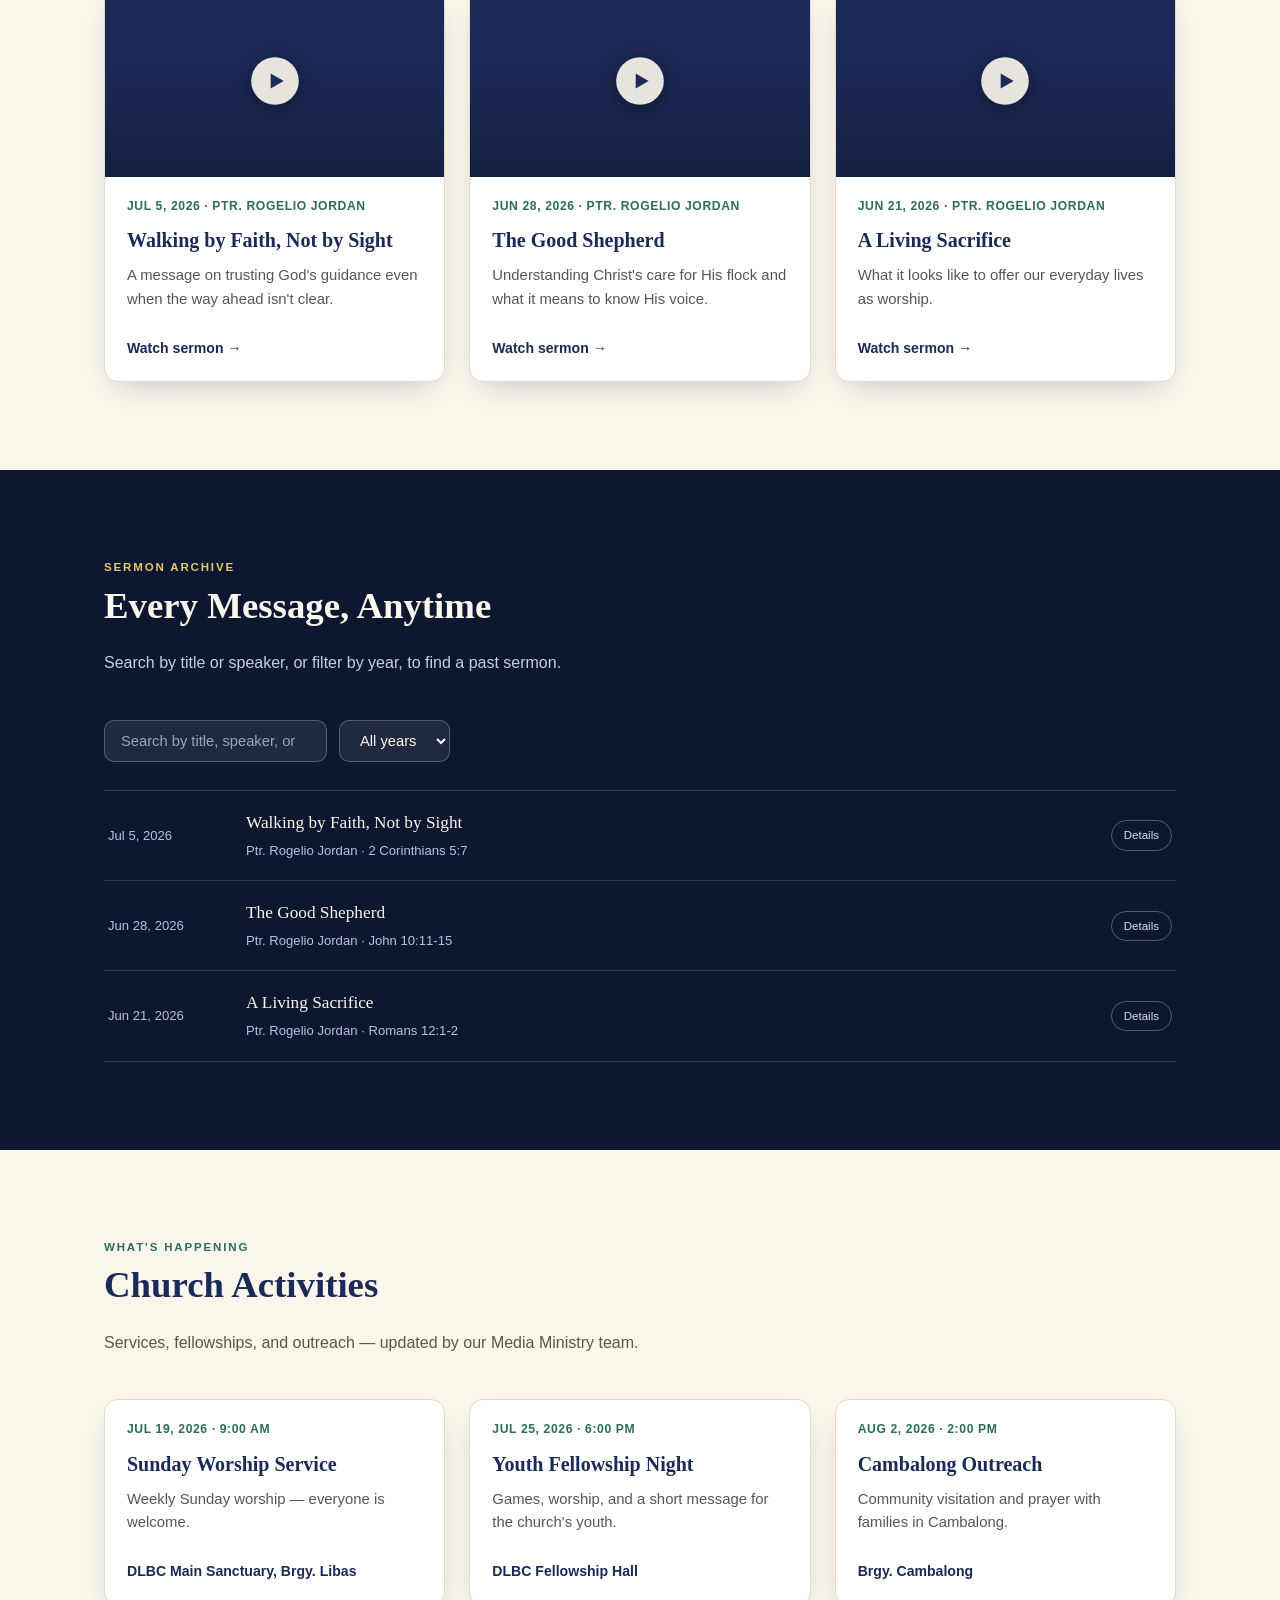
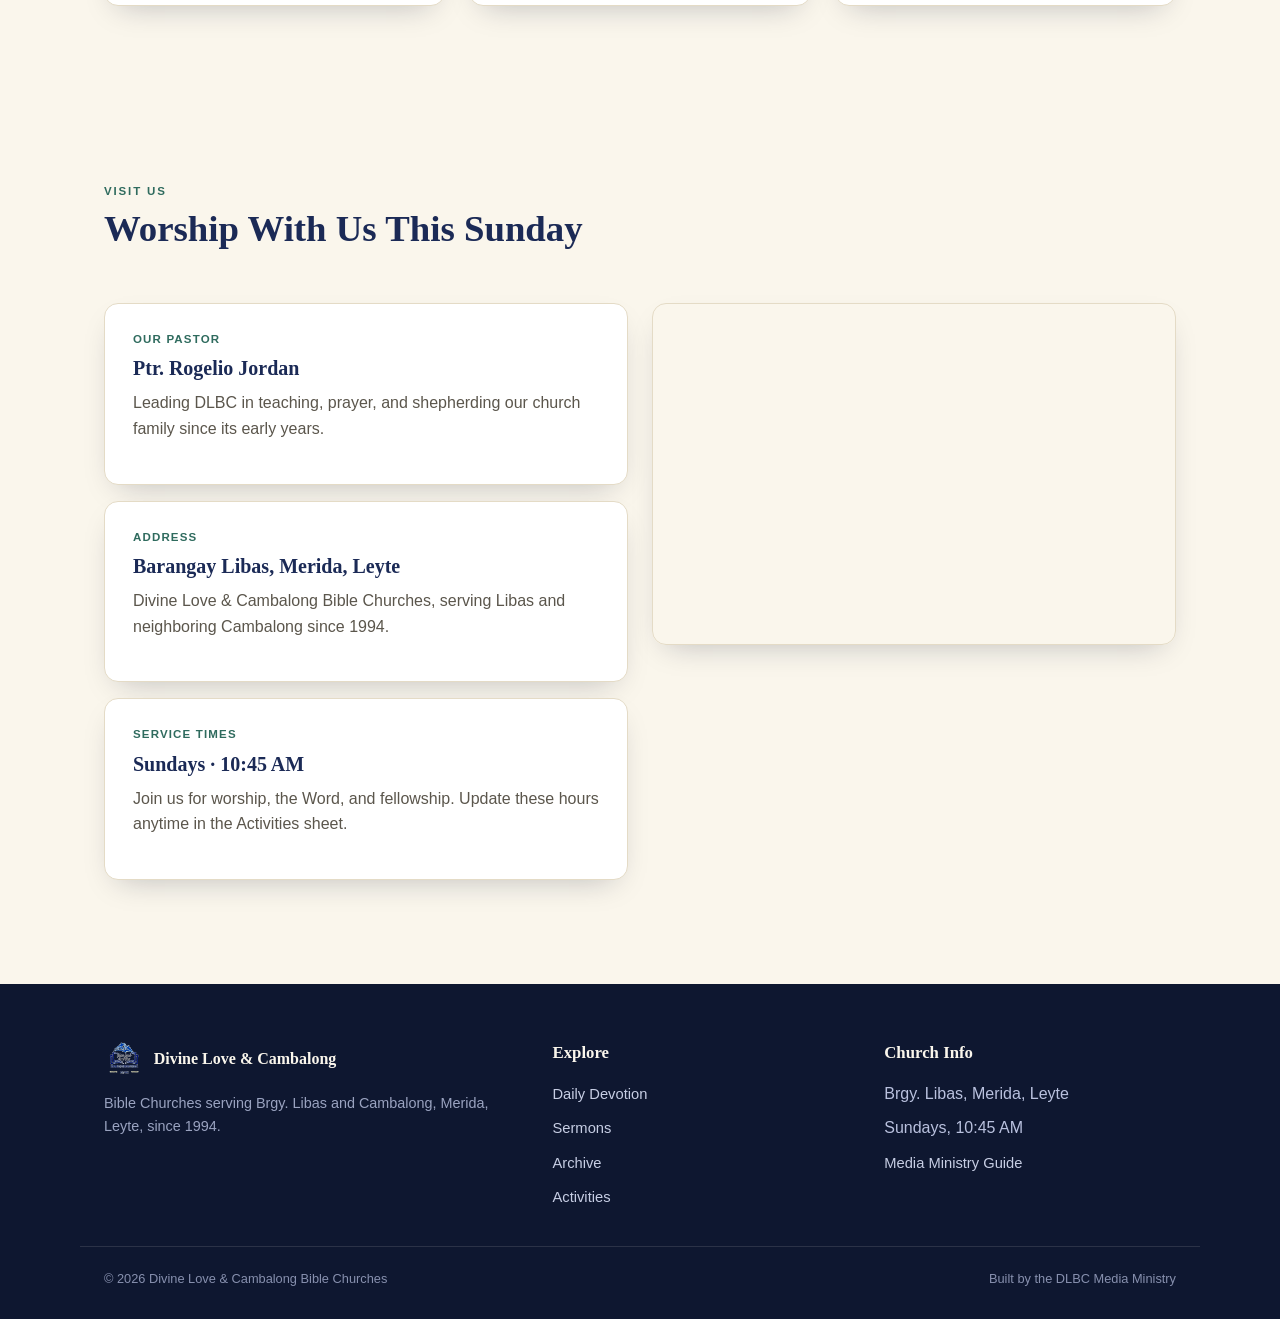
==== commit f5d7f0e2: "Update index.html" ====
--- a/index.html
+++ b/index.html
@@ -56,9 +56,9 @@
   <section class="section devotion-wrap" id="devotion">
     <div class="container">
       <div class="section-head">
-        <div class="eyebrow">Every day, automatically</div>
+        <div class="eyebrow"></div>
         <h2>Today's Devotion</h2>
-        <p>A new verse and reflection appears here each day on its own — no one needs to log in or post it.</p>
+        <p></p>
       </div>
       <div class="devotion-card">
         <div class="devotion-date">
@@ -70,7 +70,7 @@
           <div class="devotion-ref" id="devotion-ref">&nbsp;</div>
           <p class="devotion-verse" id="devotion-verse">Loading today's verse&hellip;</p>
           <p class="devotion-reflection" id="devotion-reflection"></p>
-          <div class="devotion-foot"><span class="pulse"></span> Updates automatically at midnight</div>
+          <div class="devotion-foot"><span class="pulse"></span></div>
         </div>
       </div>
     </div>
@@ -146,7 +146,7 @@
           </div>
           <div class="info-block">
             <div class="label">Service Times</div>
-            <h3>Sundays &middot; 9:00 AM</h3>
+            <h3>Sundays &middot; 10:45 AM</h3>
             <p>Join us for worship, the Word, and fellowship. Update these hours anytime in the Activities sheet.</p>
           </div>
         </div>
@@ -178,7 +178,7 @@
       <h4>Church Info</h4>
       <ul>
         <li>Brgy. Libas, Merida, Leyte</li>
-        <li>Sundays, 9:00 AM</li>
+        <li>Sundays, 10:45 AM</li>
         <li><a href="guide.html">Media Ministry Guide</a></li>
       </ul>
     </div>
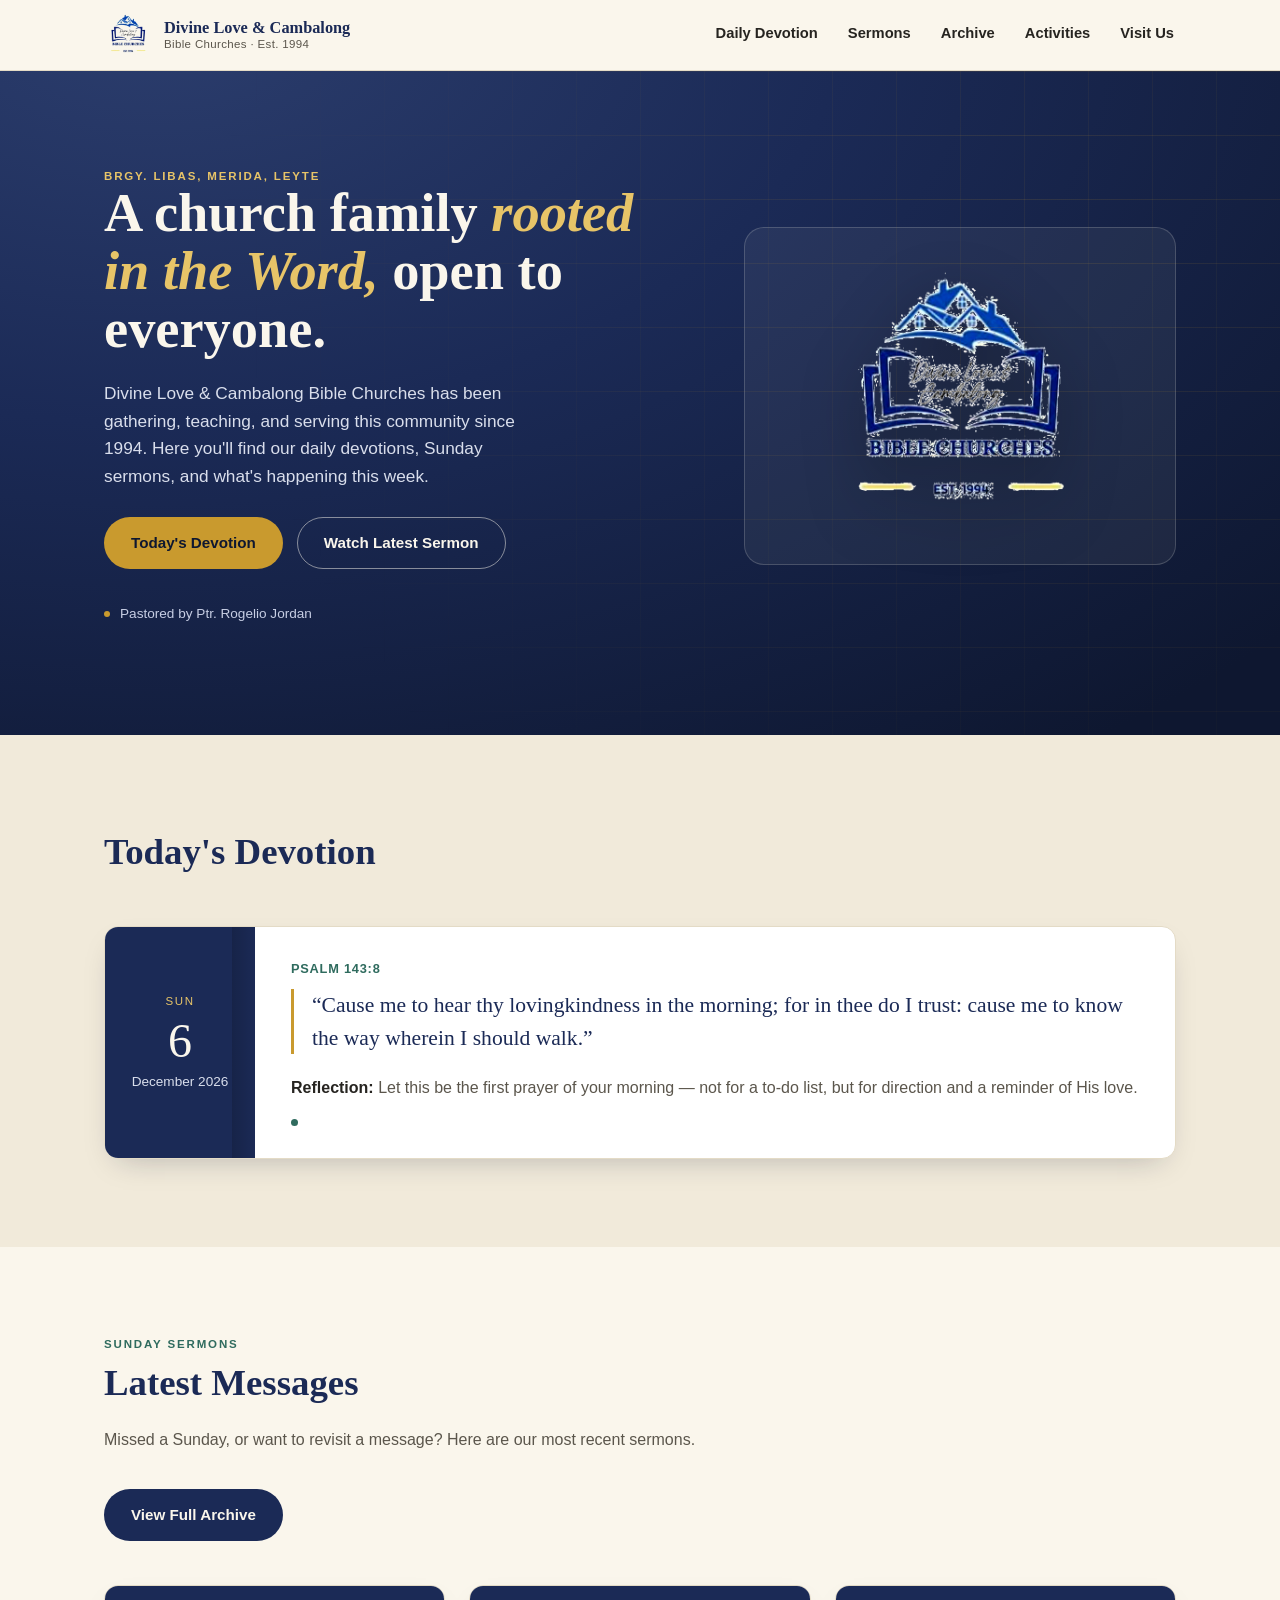
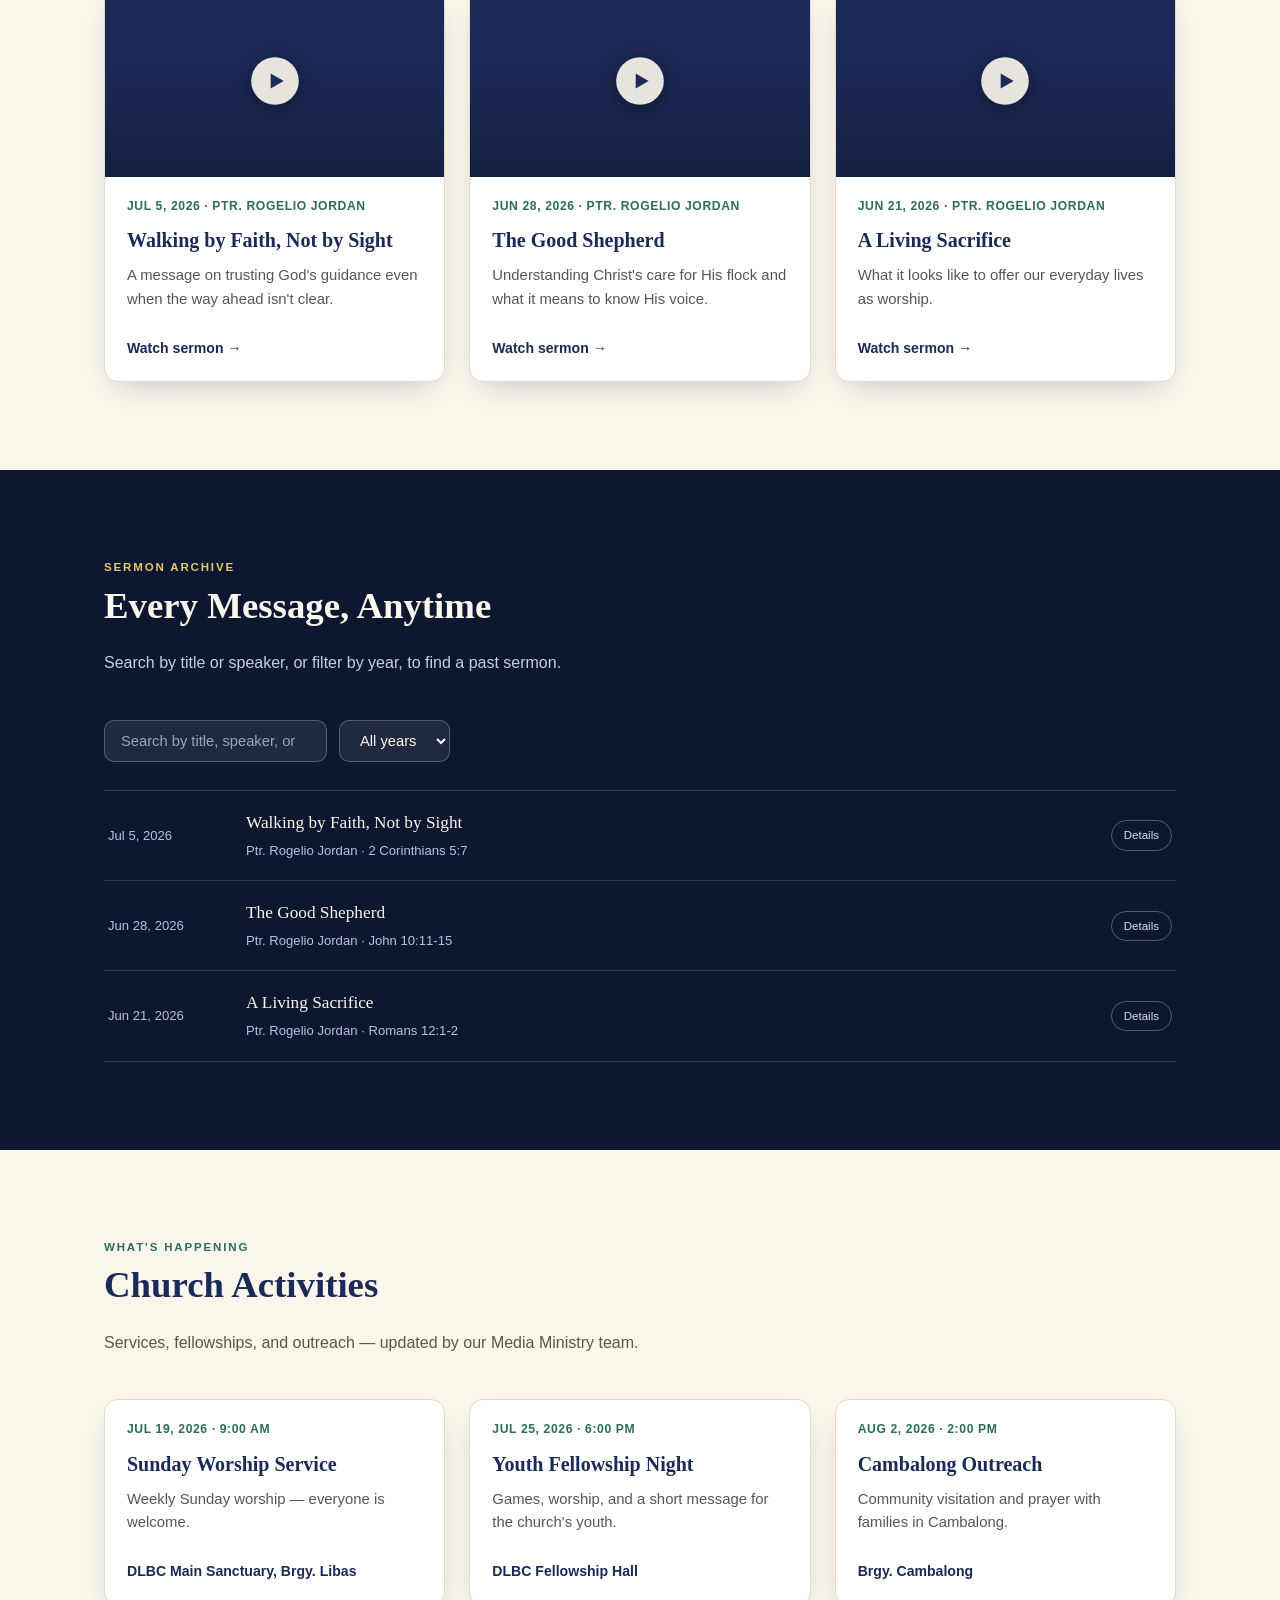
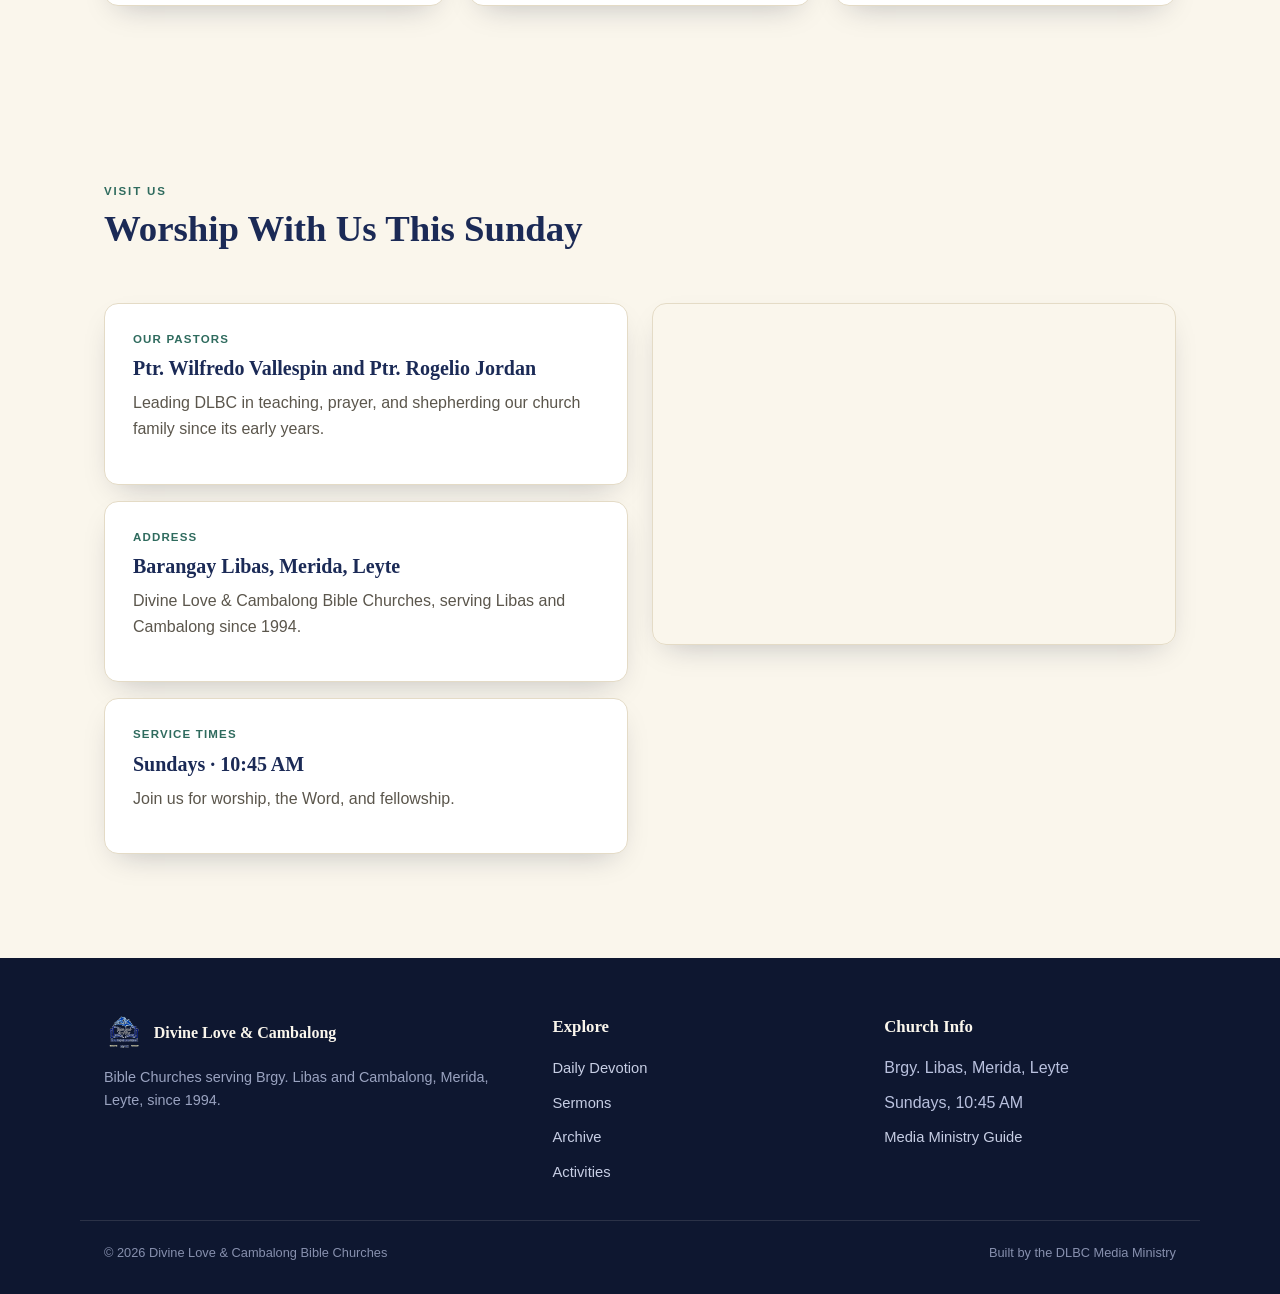
==== commit 3fec0482: "Update index.html" ====
--- a/index.html
+++ b/index.html
@@ -135,19 +135,19 @@
       <div class="grid">
         <div>
           <div class="info-block">
-            <div class="label">Our Pastor</div>
-            <h3>Ptr. Rogelio Jordan</h3>
+            <div class="label">Our Pastors</div>
+            <h3>Ptr. Wilfredo Vallespin and Ptr. Rogelio Jordan</h3>
             <p>Leading DLBC in teaching, prayer, and shepherding our church family since its early years.</p>
           </div>
           <div class="info-block">
             <div class="label">Address</div>
             <h3>Barangay Libas, Merida, Leyte</h3>
-            <p>Divine Love &amp; Cambalong Bible Churches, serving Libas and neighboring Cambalong since 1994.</p>
+            <p>Divine Love &amp; Cambalong Bible Churches, serving Libas and Cambalong since 1994.</p>
           </div>
           <div class="info-block">
             <div class="label">Service Times</div>
             <h3>Sundays &middot; 10:45 AM</h3>
-            <p>Join us for worship, the Word, and fellowship. Update these hours anytime in the Activities sheet.</p>
+            <p>Join us for worship, the Word, and fellowship.</p>
           </div>
         </div>
         <div class="map-frame">
